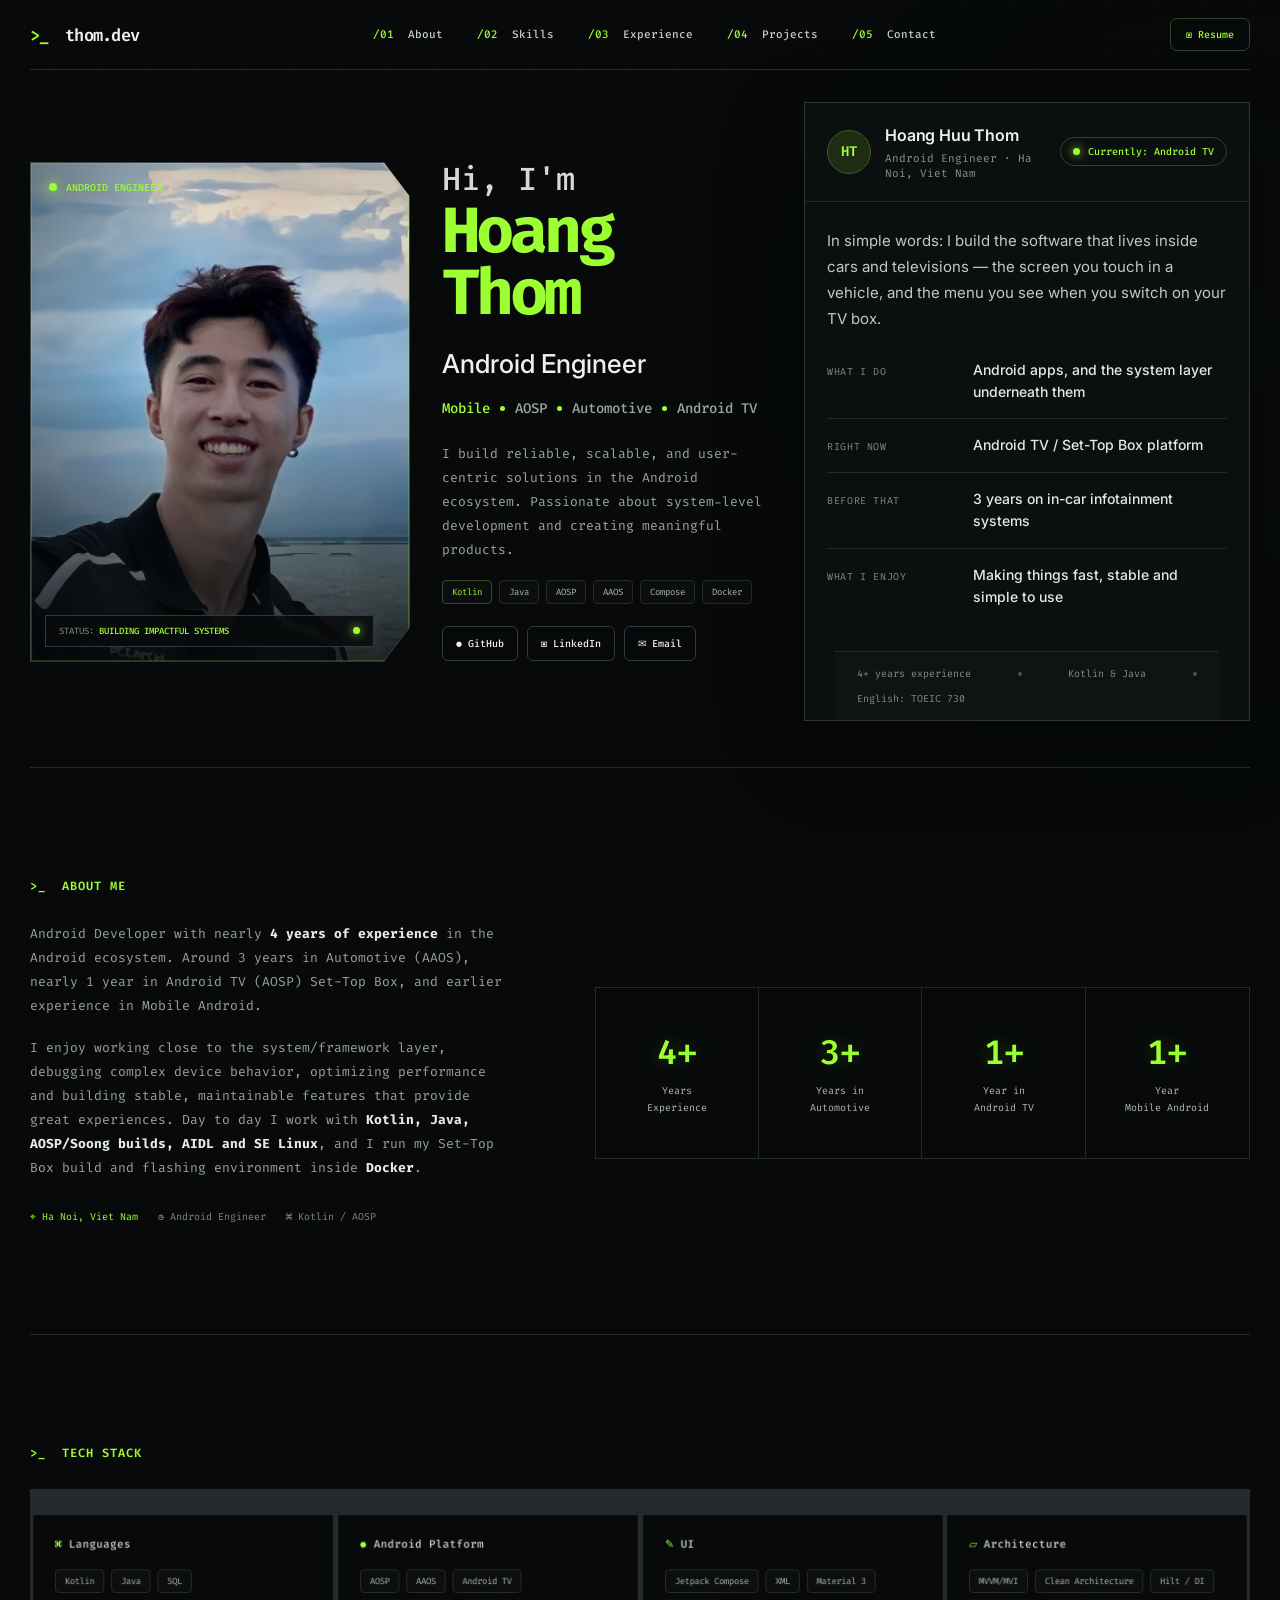
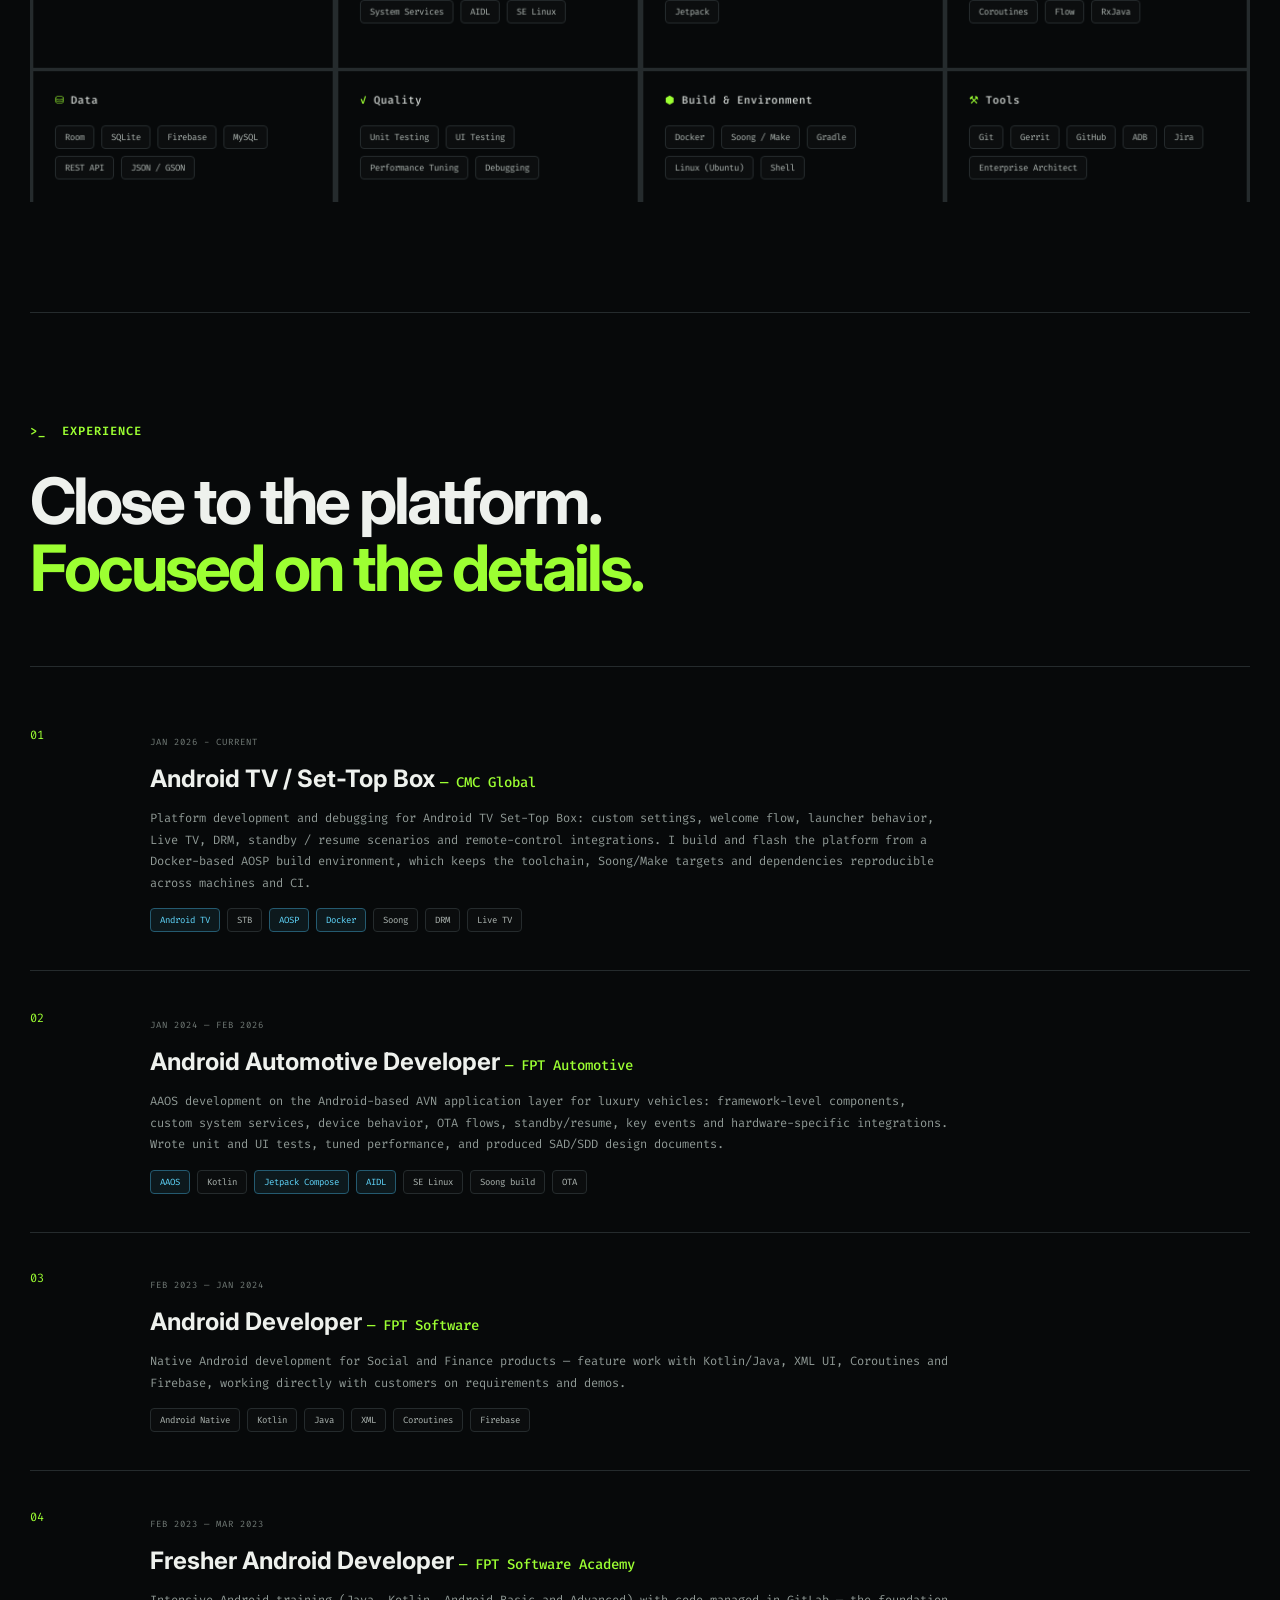
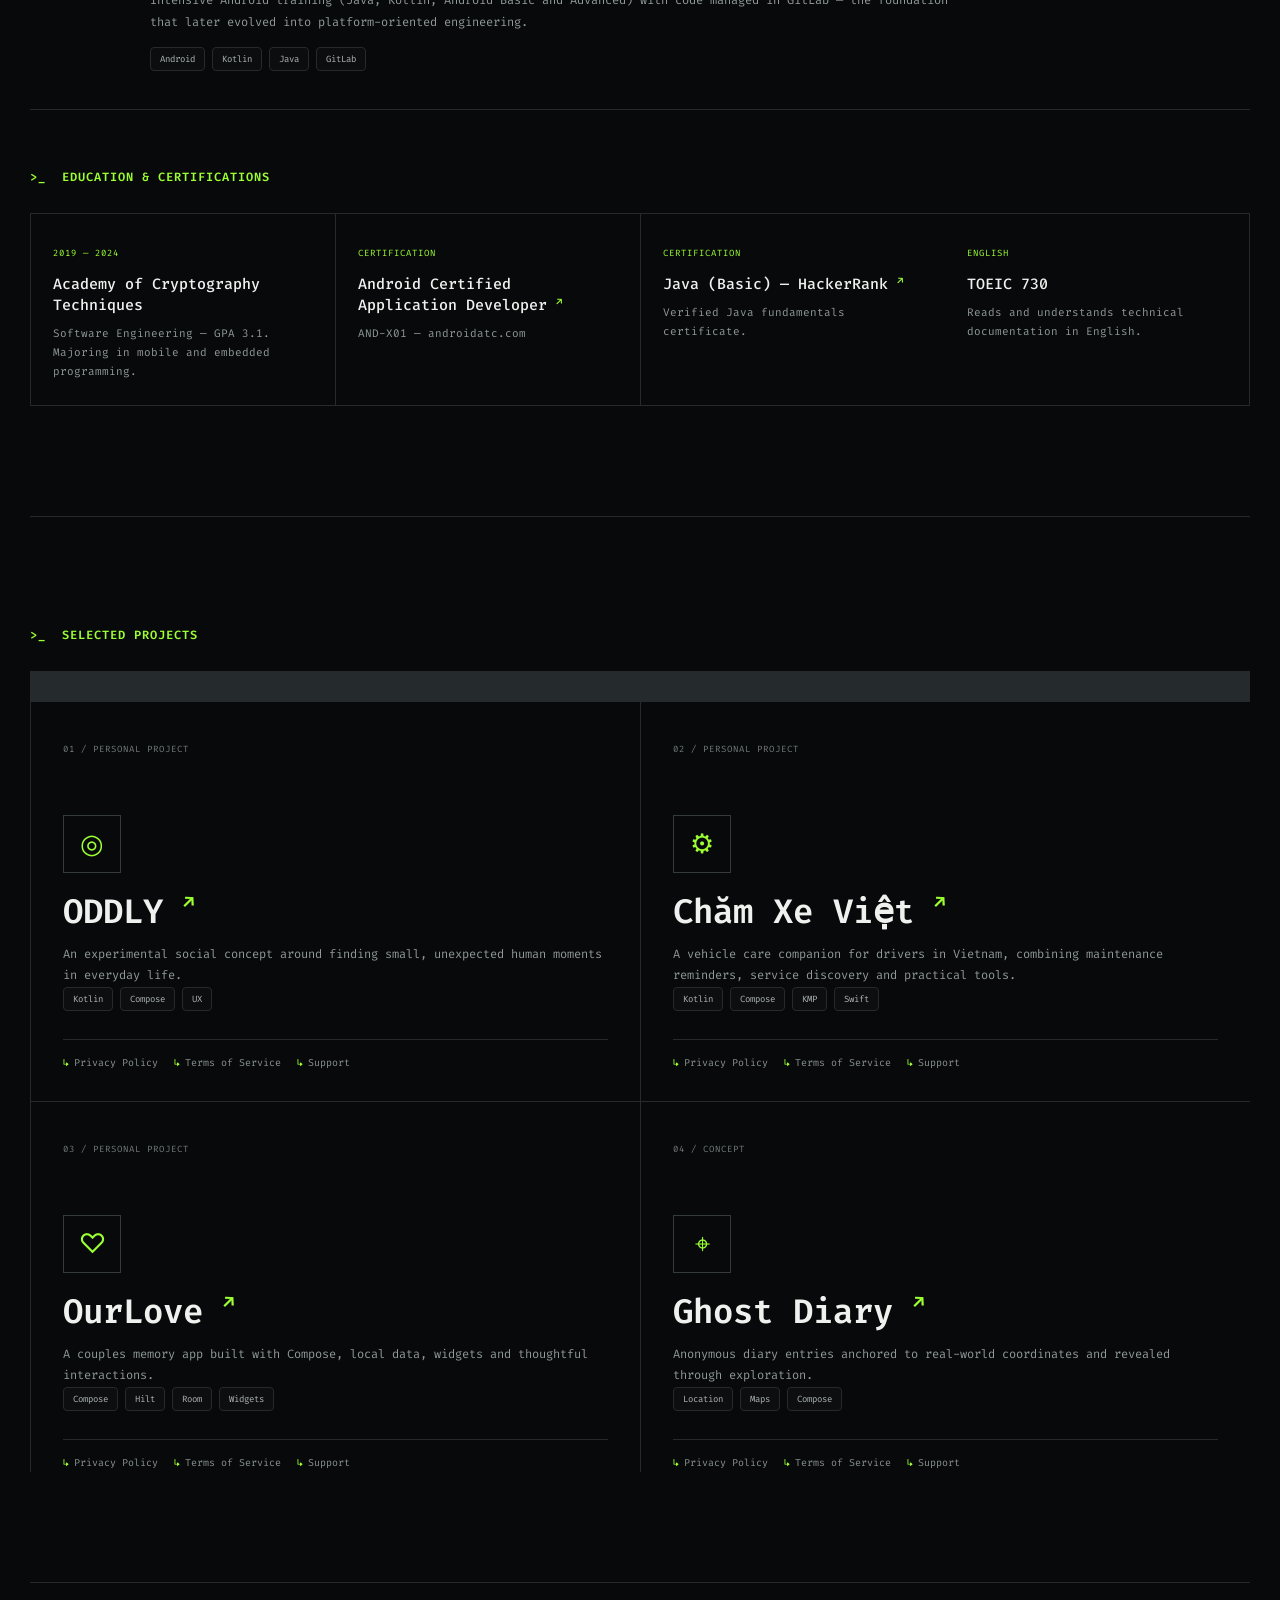
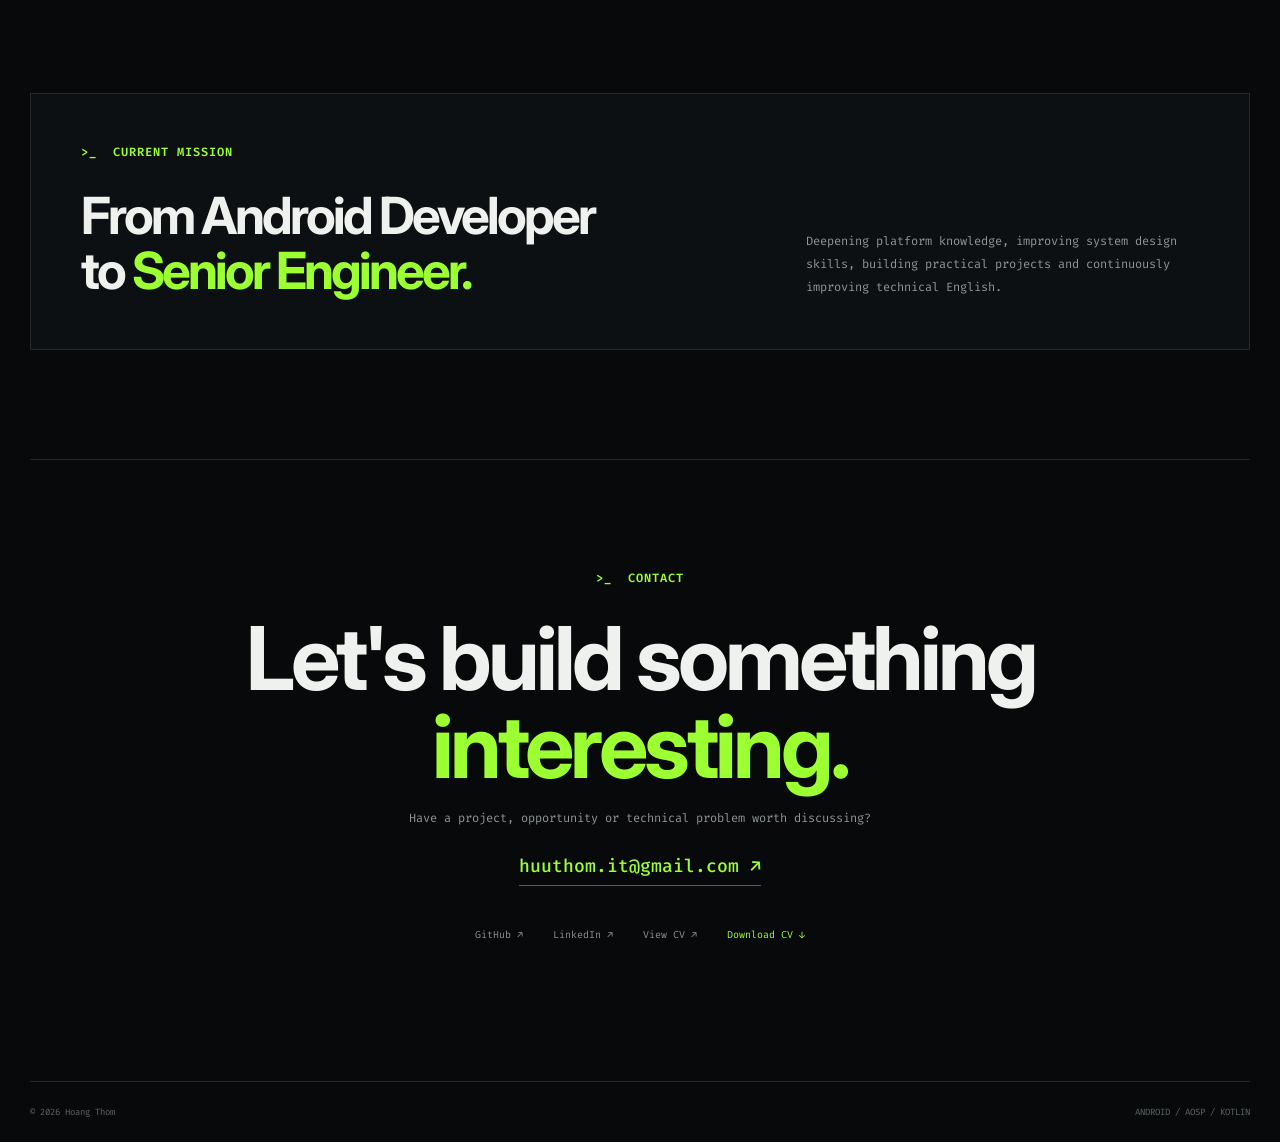
==== index.html @ 73b3d3ac "Update skills information" ====
<!DOCTYPE html>
<html lang="en">
<head>
  <meta charset="UTF-8" />
  <meta name="viewport" content="width=device-width, initial-scale=1.0" />
  <meta name="description" content="Hoang Huu Thom — Android Developer specializing in AOSP, Android Automotive, Android TV / Set-Top Box and Kotlin." />
  <title>Hoang Thom — Android Engineer</title>
  <script>document.documentElement.classList.add('js');</script>
  <link rel="preconnect" href="https://fonts.googleapis.com">
  <link rel="preconnect" href="https://fonts.gstatic.com" crossorigin>
  <link href="https://fonts.googleapis.com/css2?family=Fira+Code:wght@400;500;600&family=Inter:wght@400;500;600;700;800&display=swap" rel="stylesheet">
  <link rel="stylesheet" href="style.css" />
</head>

<body>
  <div class="grid-bg"></div>
  <div class="scroll-progress"></div>

  <header class="navbar">
    <a class="logo" href="#home"><span>&gt;_</span> thom.dev</a>

    <nav>
      <a href="#about"><b>/01</b> About</a>
      <a href="#skills"><b>/02</b> Skills</a>
      <a href="#experience"><b>/03</b> Experience</a>
      <a href="#projects"><b>/04</b> Projects</a>
      <a href="#contact"><b>/05</b> Contact</a>
    </nav>

    <a class="resume-btn" href="CV_HoangHuuThom.pdf" target="_blank" rel="noopener">▣ Resume</a>
  </header>

  <main>
    <!-- HERO -->
    <section id="home" class="hero">
      <div class="hero-photo-card">
        <div class="photo-status"><span></span> ANDROID ENGINEER</div>

        <div class="photo-wrap">
          <img src="profile.jpg" alt="Portrait of Hoang Thom" />
          <div class="photo-gradient"></div>
        </div>

        <div class="photo-caption">
          <span>STATUS: <strong>BUILDING IMPACTFUL SYSTEMS</strong></span>
          <i></i>
        </div>
      </div>

      <div class="hero-intro">
        <p class="hero-greeting">Hi, I'm</p>
        <h1>Hoang Thom</h1>
        <h2>Android Engineer</h2>

        <div class="focus-line">
          <span>Mobile</span><i></i>
          <span>AOSP</span><i></i>
          <span>Automotive</span><i></i>
          <span>Android TV</span>
        </div>

        <p class="hero-copy">
          I build reliable, scalable, and user-centric solutions in the Android
          ecosystem. Passionate about system-level development and creating
          meaningful products.
        </p>

        <div class="hero-tags">
          <span>Kotlin</span>
          <span>Java</span>
          <span>AOSP</span>
          <span>AAOS</span>
          <span>Compose</span>
          <span>Docker</span>
        </div>

        <div class="hero-links">
          <a href="https://github.com/lil-dua" target="_blank" rel="noopener">● GitHub</a>
          <a href="https://www.linkedin.com/in/ryanhoang21/" target="_blank" rel="noopener">▣ LinkedIn</a>
          <a href="mailto:huuthom.it@gmail.com">✉ Email</a>
        </div>
      </div>

      <div class="intro-panel">
        <article class="intro-card">
          <header class="intro-head">
            <span class="intro-avatar">HT</span>
            <div class="intro-id">
              <strong>Hoang Huu Thom</strong>
              <small>Android Engineer · Ha Noi, Viet Nam</small>
            </div>
            <span class="intro-badge"><i></i> Currently: Android TV</span>
          </header>

          <div class="intro-body">
            <p class="intro-lead">
              In simple words: I build the software that lives inside cars and
              televisions — the screen you touch in a vehicle, and the menu you
              see when you switch on your TV box.
            </p>

            <ul class="intro-facts">
              <li>
                <span>What I do</span>
                <strong>Android apps, and the system layer underneath them</strong>
              </li>
              <li>
                <span>Right now</span>
                <strong>Android TV / Set-Top Box platform</strong>
              </li>
              <li>
                <span>Before that</span>
                <strong>3 years on in-car infotainment systems</strong>
              </li>
              <li>
                <span>What I enjoy</span>
                <strong>Making things fast, stable and simple to use</strong>
              </li>
            </ul>
          </div>

          <footer class="intro-foot">
            <span>4+ years experience</span><i></i>
            <span>Kotlin &amp; Java</span><i></i>
            <span>English: TOEIC 730</span>
          </footer>
        </article>
      </div>
    </section>

    <!-- ABOUT -->
    <section id="about" class="section about">
      <div class="section-title reveal">
        <span>&gt;_</span> ABOUT ME
      </div>

      <div class="about-grid">
        <div class="about-copy reveal">
          <p>
            Android Developer with nearly <strong>4 years of experience</strong>
            in the Android ecosystem. Around 3 years in Automotive (AAOS),
            nearly 1 year in Android TV (AOSP) Set-Top Box, and earlier
            experience in Mobile Android.
          </p>
          <p>
            I enjoy working close to the system/framework layer, debugging
            complex device behavior, optimizing performance and building
            stable, maintainable features that provide great experiences.
            Day to day I work with <strong>Kotlin, Java, AOSP/Soong builds,
            AIDL and SE Linux</strong>, and I run my Set-Top Box build and
            flashing environment inside <strong>Docker</strong>.
          </p>

          <div class="about-meta">
            <span>⌖ Ha Noi, Viet Nam</span>
            <span>◷ Android Engineer</span>
            <span>⌘ Kotlin / AOSP</span>
          </div>
        </div>

        <div class="stats-grid reveal reveal-scale">
          <div class="stat"><strong>4+</strong><span>Years<br>Experience</span></div>
          <div class="stat"><strong>3+</strong><span>Years in<br>Automotive</span></div>
          <div class="stat"><strong>1+</strong><span>Year in<br>Android TV</span></div>
          <div class="stat"><strong>1+</strong><span>Year<br>Mobile Android</span></div>
        </div>
      </div>
    </section>

    <!-- SKILLS -->
    <section id="skills" class="section">
      <div class="section-title reveal"><span>&gt;_</span> TECH STACK</div>

      <div class="stack-grid stagger">
        <div class="stack-card reveal">
          <h3>⌘ Languages</h3>
          <div class="tags"><span>Kotlin</span><span>Java</span><span>SQL</span></div>
        </div>

        <div class="stack-card reveal">
          <h3>● Android Platform</h3>
          <div class="tags"><span>AOSP</span><span>AAOS</span><span>Android TV</span><span>System Services</span><span>AIDL</span><span>SE Linux</span></div>
        </div>

        <div class="stack-card reveal">
          <h3>✎ UI</h3>
          <div class="tags"><span>Jetpack Compose</span><span>XML</span><span>Material 3</span><span>Jetpack</span></div>
        </div>

        <div class="stack-card reveal">
          <h3>▱ Architecture</h3>
          <div class="tags"><span>MVVM/MVI</span><span>Clean Architecture</span><span>Hilt / DI</span><span>Coroutines</span><span>Flow</span><span>RxJava</span></div>
        </div>

        <div class="stack-card reveal">
          <h3>⛁ Data</h3>
          <div class="tags"><span>Room</span><span>SQLite</span><span>Firebase</span><span>MySQL</span><span>REST API</span><span>JSON / GSON</span></div>
        </div>

        <div class="stack-card reveal">
          <h3>✓ Quality</h3>
          <div class="tags"><span>Unit Testing</span><span>UI Testing</span><span>Performance Tuning</span><span>Debugging</span></div>
        </div>

        <div class="stack-card reveal">
          <h3>⬢ Build &amp; Environment</h3>
          <div class="tags"><span>Docker</span><span>Soong / Make</span><span>Gradle</span><span>Linux (Ubuntu)</span><span>Shell</span></div>
        </div>

        <div class="stack-card reveal">
          <h3>⚒ Tools</h3>
          <div class="tags"><span>Git</span><span>Gerrit</span><span>GitHub</span><span>ADB</span><span>Jira</span><span>Enterprise Architect</span></div>
        </div>
      </div>
    </section>

    <!-- EXPERIENCE -->
    <section id="experience" class="section experience">
      <div class="section-title reveal"><span>&gt;_</span> EXPERIENCE</div>
      <h2 class="reveal">Close to the platform.<br><span>Focused on the details.</span></h2>

      <div class="timeline">
        <article class="reveal">
          <div class="timeline-index">01</div>
          <div>
            <small>JAN 2026 - CURRENT</small>
            <h3>Android TV / Set-Top Box <span class="company">— CMC Global</span></h3>
            <p>
              Platform development and debugging for Android TV Set-Top Box:
              custom settings, welcome flow, launcher behavior, Live TV, DRM,
              standby / resume scenarios and remote-control integrations.
              I build and flash the platform from a Docker-based
              AOSP build environment, which keeps the toolchain, Soong/Make
              targets and dependencies reproducible across machines and CI.
            </p>
            <div class="tags"><span class="tag-hl">Android TV</span><span>STB</span><span class="tag-hl">AOSP</span><span class="tag-hl">Docker</span><span>Soong</span><span>DRM</span><span>Live TV</span></div>
          </div>
        </article>

        <article class="reveal">
          <div class="timeline-index">02</div>
          <div>
            <small>JAN 2024 — FEB 2026</small>
            <h3>Android Automotive Developer <span class="company">— FPT Automotive</span></h3>
            <p>
              AAOS development on the Android-based AVN application
              layer for luxury vehicles: framework-level components, custom
              system services, device behavior, OTA flows, standby/resume,
              key events and hardware-specific integrations. Wrote unit and UI
              tests, tuned performance, and produced SAD/SDD design documents.
            </p>
            <div class="tags"><span class="tag-hl">AAOS</span><span>Kotlin</span><span class="tag-hl">Jetpack Compose</span><span class="tag-hl">AIDL</span><span>SE Linux</span><span>Soong build</span><span>OTA</span></div>
          </div>
        </article>

        <article class="reveal">
          <div class="timeline-index">03</div>
          <div>
            <small>FEB 2023 — JAN 2024</small>
            <h3>Android Developer <span class="company">— FPT Software</span></h3>
            <p>
              Native Android development for Social and Finance products —
              feature work with Kotlin/Java, XML UI, Coroutines and Firebase,
              working directly with customers on requirements and demos.
            </p>
            <div class="tags"><span>Android Native</span><span>Kotlin</span><span>Java</span><span>XML</span><span>Coroutines</span><span>Firebase</span></div>
          </div>
        </article>

        <article class="reveal">
          <div class="timeline-index">04</div>
          <div>
            <small>FEB 2023 — MAR 2023</small>
            <h3>Fresher Android Developer <span class="company">— FPT Software Academy</span></h3>
            <p>
              Intensive Android training (Java, Kotlin, Android Basic and
              Advanced) with code managed in GitLab — the foundation that later
              evolved into platform-oriented engineering.
            </p>
            <div class="tags"><span>Android</span><span>Kotlin</span><span>Java</span><span>GitLab</span></div>
          </div>
        </article>
      </div>

      <!-- EDUCATION & CERTIFICATIONS -->
      <div class="section-title sub-title reveal"><span>&gt;_</span> EDUCATION &amp; CERTIFICATIONS</div>

      <div class="credentials stagger">
        <article class="credential reveal">
          <small>2019 — 2024</small>
          <h3>Academy of Cryptography Techniques</h3>
          <p>Software Engineering — GPA 3.1. Majoring in mobile and embedded programming.</p>
        </article>

        <article class="credential reveal">
          <small>CERTIFICATION</small>
          <h3><a href="https://androidatc.com/_transcript.php?action=public&u=mNbj2Nre1pKbpHGXzs%2FN3p3M058%3D">Android Certified Application Developer <span aria-hidden="true">↗</span></a></h3>
          <p>AND-X01 — androidatc.com</p>
        </article>

        <article class="credential reveal">
          <small>CERTIFICATION</small>
          <h3><a href="https://www.hackerrank.com/certificates/5ca6325305a4">Java (Basic) — HackerRank <span aria-hidden="true">↗</span></a></h3>
          <p>Verified Java fundamentals certificate.</p>
        </article>

        <article class="credential reveal">
          <small>ENGLISH</small>
          <h3>TOEIC 730</h3>
          <p>Reads and understands technical documentation in English.</p>
        </article>
      </div>
    </section>

    <!-- PROJECTS -->
    <section id="projects" class="section">
      <div class="section-title reveal"><span>&gt;_</span> SELECTED PROJECTS</div>

      <div class="projects-grid stagger">
        <article class="project reveal">
          <small>01 / PERSONAL PROJECT</small>
          <div class="project-symbol">◎</div>
          <h3><a href="/oddly">ODDLY <span aria-hidden="true">↗</span></a></h3>
          <p>
            An experimental social concept around finding small, unexpected
            human moments in everyday life.
          </p>
          <div class="tags"><span>Kotlin</span><span>Compose</span><span>UX</span></div>
          <nav class="project-links" aria-label="ODDLY links">
            <a href="projects/oddly/privacy/privacy-policy.html">Privacy Policy</a>
            <a href="/terms-of-service">Terms of Service</a>
            <a href="/support">Support</a>
          </nav>
        </article>

        <article class="project reveal">
          <small>02 / PERSONAL PROJECT</small>
          <div class="project-symbol">⚙</div>
          <h3><a href="/cham-xe-viet">Chăm Xe Việt <span aria-hidden="true">↗</span></a></h3>
          <p>
            A vehicle care companion for drivers in Vietnam, combining
            maintenance reminders, service discovery and practical tools.
          </p>
          <div class="tags"><span>Kotlin</span><span>Compose</span><span>KMP</span><span>Swift</span></div>
          <nav class="project-links" aria-label="Chăm Xe Việt links">
            <a href="/privacy-policy">Privacy Policy</a>
            <a href="/terms-of-service">Terms of Service</a>
            <a href="/support">Support</a>
          </nav>
        </article>

        <article class="project reveal">
          <small>03 / PERSONAL PROJECT</small>
          <div class="project-symbol">♡</div>
          <h3><a href="/ourlove">OurLove <span aria-hidden="true">↗</span></a></h3>
          <p>A couples memory app built with Compose, local data, widgets and thoughtful interactions.</p>
          <div class="tags"><span>Compose</span><span>Hilt</span><span>Room</span><span>Widgets</span></div>
          <nav class="project-links" aria-label="OurLove links">
            <a href="/privacy-policy">Privacy Policy</a>
            <a href="/terms-of-service">Terms of Service</a>
            <a href="/support">Support</a>
          </nav>
        </article>

        <article class="project reveal">
          <small>04 / CONCEPT</small>
          <div class="project-symbol">⌖</div>
          <h3><a href="/ghost-diary">Ghost Diary <span aria-hidden="true">↗</span></a></h3>
          <p>Anonymous diary entries anchored to real-world coordinates and revealed through exploration.</p>
          <div class="tags"><span>Location</span><span>Maps</span><span>Compose</span></div>
          <nav class="project-links" aria-label="Ghost Diary links">
            <a href="/privacy-policy">Privacy Policy</a>
            <a href="/terms-of-service">Terms of Service</a>
            <a href="/support">Support</a>
          </nav>
        </article>
      </div>
    </section>

    <!-- MISSION -->
    <section class="section mission">
      <div class="mission-box reveal">
        <div>
          <div class="section-title"><span>&gt;_</span> CURRENT MISSION</div>
          <h2>From Android Developer<br>to <span>Senior Engineer.</span></h2>
        </div>
        <p>
          Deepening platform knowledge, improving system design skills,
          building practical projects and continuously improving technical English.
        </p>
      </div>
    </section>

    <!-- CONTACT -->
    <section id="contact" class="section contact">
      <div class="section-title reveal"><span>&gt;_</span> CONTACT</div>
      <h2 class="reveal">Let's build something<br><span>interesting.</span></h2>
      <p class="reveal">Have a project, opportunity or technical problem worth discussing?</p>
      <a class="email reveal" href="mailto:huuthom.it@gmail.com">huuthom.it@gmail.com ↗</a>

      <div class="contact-links reveal">
        <a href="https://github.com/lil-dua" target="_blank" rel="noopener">GitHub ↗</a>
        <a href="https://www.linkedin.com/in/ryanhoang21/" target="_blank" rel="noopener">LinkedIn ↗</a>
        <a href="CV_HoangHuuThom.pdf" target="_blank" rel="noopener">View CV ↗</a>
        <a class="link-download" href="CV_HoangHuuThom.pdf" download>Download CV ↓</a>
      </div>
    </section>
  </main>

  <footer>
    <span>© 2026 Hoang Thom</span>
    <span>ANDROID / AOSP / KOTLIN</span>
  </footer>

  <script>
    (function () {
      var reduced = window.matchMedia('(prefers-reduced-motion: reduce)').matches;
      var items = document.querySelectorAll('.reveal');

      // stagger children inside containers marked .stagger
      document.querySelectorAll('.stagger').forEach(function (group) {
        var i = 0;
        Array.prototype.forEach.call(group.children, function (child) {
          if (child.classList.contains('reveal')) {
            child.style.setProperty('--d', (i * 90) + 'ms');
            i++;
          }
        });
      });

      if (reduced || !('IntersectionObserver' in window)) {
        items.forEach(function (el) { el.classList.add('is-visible'); });
      } else {
        var io = new IntersectionObserver(function (entries) {
          entries.forEach(function (entry) {
            if (entry.isIntersecting) {
              entry.target.classList.add('is-visible');
              io.unobserve(entry.target);
            }
          });
        }, { threshold: 0.12, rootMargin: '0px 0px -8% 0px' });
        items.forEach(function (el) { io.observe(el); });
      }

      // scroll progress bar + navbar state
      var bar = document.querySelector('.scroll-progress');
      var navbar = document.querySelector('.navbar');
      var links = document.querySelectorAll('nav a[href^="#"]');
      var sections = Array.prototype.map.call(links, function (a) {
        return document.querySelector(a.getAttribute('href'));
      });
      var ticking = false;

      function onScroll() {
        var max = document.documentElement.scrollHeight - window.innerHeight;
        var y = window.scrollY;
        if (bar) bar.style.transform = 'scaleX(' + (max > 0 ? y / max : 0) + ')';
        if (navbar) navbar.classList.toggle('is-scrolled', y > 24);

        var current = -1;
        sections.forEach(function (sec, i) {
          if (sec && sec.getBoundingClientRect().top <= window.innerHeight * 0.35) current = i;
        });
        links.forEach(function (a, i) { a.classList.toggle('is-active', i === current); });
        ticking = false;
      }

      window.addEventListener('scroll', function () {
        if (!ticking) { ticking = true; window.requestAnimationFrame(onScroll); }
      }, { passive: true });
      onScroll();
    })();
  </script>
</body>
</html>
---- style.css ----
:root {
  --bg: #07090a;
  --panel: #0d1012;
  --panel-2: #111417;
  --line: #252b2d;
  --line-light: #343b3e;
  --text: #eef1ed;
  --muted: #8f9995;
  --green: #9cff32;
  --green-soft: rgba(156,255,50,.12);
  --cyan: #61d9ff;
  --purple: #bb9cff;
  --sans: "Inter", sans-serif;
  --mono: "Fira Code", monospace;
  --max: 1440px;
}

* { box-sizing: border-box; margin: 0; padding: 0; }
html { scroll-behavior: smooth; }
body {
  background: var(--bg);
  color: var(--text);
  font-family: var(--sans);
  line-height: 1.6;
  overflow-x: hidden;
}
body::after {
  content: "";
  position: fixed;
  width: 480px;
  height: 480px;
  right: -180px;
  top: 100px;
  border-radius: 50%;
  background: var(--green);
  filter: blur(190px);
  opacity: .035;
  pointer-events: none;
  z-index: -1;
}
a { color: inherit; text-decoration: none; }
button { font: inherit; }

.grid-bg {
  position: fixed;
  inset: 0;
  z-index: -2;
  opacity: .36;
  background-image:
    linear-gradient(rgba(255,255,255,.026) 1px, transparent 1px),
    linear-gradient(90deg, rgba(255,255,255,.026) 1px, transparent 1px);
  background-size: 48px 48px;
  mask-image: linear-gradient(to bottom, black 0%, rgba(0,0,0,.7) 55%, transparent 100%);
}

.scroll-progress {
  position: fixed;
  top: 0; left: 0;
  width: 100%;
  height: 2px;
  background: var(--green);
  box-shadow: 0 0 14px rgba(156,255,50,.5);
  transform: scaleX(0);
  transform-origin: 0 50%;
  z-index: 60;
  pointer-events: none;
}

.navbar {
  position: sticky;
  top: 0;
  z-index: 50;
  height: 70px;
  width: min(calc(100% - 60px), var(--max));
  margin: auto;
  display: flex;
  align-items: center;
  justify-content: space-between;
  border-bottom: 1px solid var(--line);
}
.navbar::before {
  content: "";
  position: absolute;
  inset: 0 -50vw;
  background: rgba(7,9,10,.78);
  backdrop-filter: blur(12px);
  -webkit-backdrop-filter: blur(12px);
  opacity: 0;
  transition: opacity .3s;
  z-index: -1;
}
.navbar.is-scrolled::before { opacity: 1; }
.logo { font: 600 17px var(--mono); letter-spacing: -.7px; }
.logo span { color: var(--green); margin-right: 7px; }
nav { display: flex; gap: 34px; }
nav a {
  color: #c6cbc8;
  font: 500 11px var(--mono);
  transition: .2s;
}
nav a b { color: var(--green); font-weight: 500; margin-right: 7px; }
nav a:hover, nav a.is-active { color: var(--green); }
nav a.is-active b { color: var(--text); }
.resume-btn {
  padding: 9px 15px;
  border: 1px solid #33422b;
  border-radius: 7px;
  color: var(--green);
  font: 500 10px var(--mono);
  transition: background .2s, border-color .2s;
}
.resume-btn:hover {
  background: var(--green-soft);
  border-color: #46622e;
}

.hero {
  width: min(calc(100% - 60px), var(--max));
  min-height: 650px;
  margin: auto;
  padding: 32px 0 46px;
  display: grid;
  grid-template-columns: 380px 1fr 1.35fr;
  gap: 32px;
  align-items: center;
}

.hero-photo-card {
  height: 500px;
  position: relative;
  border: 1px solid #3b4446;
  background: var(--panel);
  overflow: hidden;
  clip-path: polygon(0 0, 93% 0, 100% 7%, 100% 93%, 93% 100%, 0 100%);
}
.hero-photo-card::before {
  content: "";
  position: absolute;
  inset: 0;
  border: 1px solid rgba(156,255,50,.2);
  z-index: 3;
  pointer-events: none;
}
.photo-status {
  position: absolute;
  z-index: 4;
  top: 18px;
  left: 18px;
  font: 500 10px var(--mono);
  color: var(--green);
  display: flex;
  align-items: center;
  gap: 9px;
}
.photo-status span {
  width: 8px;
  height: 8px;
  background: var(--green);
  border-radius: 50%;
  box-shadow: 0 0 12px var(--green);
}
.photo-wrap {
  position: absolute;
  inset: 0;
  background: #151a1b;
}
.photo-wrap::after {
  content: "";
  position: absolute;
  inset: 0;
  background:
    linear-gradient(180deg, rgba(5,8,9,.15) 0%, transparent 42%, rgba(5,8,9,.88) 100%),
    linear-gradient(90deg, rgba(5,8,9,.3), transparent 40%, rgba(5,8,9,.08));
  z-index: 2;
}
.photo-wrap img {
  width: 100%;
  height: 100%;
  object-fit: cover;
  object-position: 53% 39%;
  filter: saturate(.86) contrast(1.04);
  transform: scale(1.06);
}
.photo-caption {
  position: absolute;
  z-index: 4;
  bottom: 14px;
  left: 14px;
  right: 35px;
  padding: 9px 13px;
  background: rgba(8,11,12,.88);
  border: 1px solid #30383a;
  display: flex;
  align-items: center;
  justify-content: space-between;
  font: 9px var(--mono);
  color: #89918d;
}
.photo-caption strong { color: var(--green); font-weight: 500; }
.photo-caption i {
  width: 7px;
  height: 7px;
  background: var(--green);
  border-radius: 50%;
  box-shadow: 0 0 10px var(--green);
}

.hero-intro { padding: 20px 0; }
.hero-greeting {
  font: 500 32px var(--mono);
  color: #d6d9d6;
  line-height: 1;
  margin-bottom: 5px;
}
.hero-intro h1 {
  color: var(--green);
  font: 700 clamp(52px, 5vw, 78px)/.98 var(--mono);
  letter-spacing: -4px;
  margin-bottom: 18px;
}
.hero-intro h2 {
  font-size: 26px;
  font-weight: 500;
  margin-bottom: 14px;
}
.focus-line {
  display: flex;
  align-items: center;
  gap: 10px;
  color: #9ca5a1;
  font: 500 14px var(--mono);
}
.focus-line span:first-child { color: var(--green); }
.focus-line i {
  width: 5px; height: 5px; border-radius: 50%;
  background: var(--green);
}
.hero-copy {
  color: #9da6a2;
  font: 13px/1.85 var(--mono);
  max-width: 480px;
  margin: 24px 0 18px;
}
.hero-tags, .tags {
  display: flex;
  flex-wrap: wrap;
  gap: 7px;
}
.hero-tags span, .tags span {
  padding: 5px 9px;
  border: 1px solid var(--line);
  background: rgba(255,255,255,.018);
  border-radius: 4px;
  color: #aeb6b2;
  font: 9px var(--mono);
}
.hero-tags span:first-child { color: var(--green); border-color: #344c26; }
.tags .tag-hl,
.hero-tags .tag-hl {
  color: var(--cyan);
  border-color: #245a70;
  background: rgba(97,217,255,.08);
}
.hero-links {
  display: flex;
  gap: 9px;
  margin-top: 22px;
}
.hero-links a {
  border: 1px solid var(--line-light);
  padding: 10px 13px;
  border-radius: 6px;
  font: 500 10px var(--mono);
  transition: .2s;
}
.hero-links a:hover {
  color: var(--green);
  border-color: #46622e;
  background: var(--green-soft);
}

.intro-panel { min-width: 0; }
.intro-card {
  border: 1px solid #303638;
  background: rgba(13,16,18,.94);
  box-shadow: 0 25px 80px rgba(0,0,0,.28);
}

.intro-head {
  display: flex;
  align-items: center;
  gap: 14px;
  padding: 20px 22px;
  border-bottom: 1px solid var(--line);
}
.intro-avatar {
  flex: none;
  width: 44px;
  height: 44px;
  display: grid;
  place-items: center;
  border: 1px solid #3d5a2a;
  border-radius: 50%;
  background: var(--green-soft);
  color: var(--green);
  font: 600 14px var(--mono);
  letter-spacing: .5px;
}
.intro-id { min-width: 0; }
.intro-id strong {
  display: block;
  font-size: 16px;
  font-weight: 600;
  letter-spacing: -.2px;
}
.intro-id small {
  display: block;
  color: #8a938f;
  font: 11px var(--mono);
  margin-top: 2px;
}
.intro-badge {
  margin-left: auto;
  flex: none;
  display: flex;
  align-items: center;
  gap: 8px;
  padding: 7px 12px;
  border: 1px solid #33422b;
  border-radius: 999px;
  color: var(--green);
  font: 500 10px var(--mono);
  white-space: nowrap;
}
.intro-badge i {
  width: 7px;
  height: 7px;
  border-radius: 50%;
  background: var(--green);
  box-shadow: 0 0 10px var(--green);
}

.intro-body { padding: 26px 22px 6px; }
.intro-lead {
  color: #c3cac6;
  font-size: 15px;
  line-height: 1.75;
  max-width: 560px;
  margin-bottom: 26px;
}

.intro-facts { list-style: none; }
.intro-facts li {
  display: grid;
  grid-template-columns: 128px 1fr;
  gap: 18px;
  align-items: baseline;
  padding: 15px 0;
  border-top: 1px solid var(--line);
}
.intro-facts li:first-child { border-top: 0; padding-top: 0; }
.intro-facts span {
  color: #7f8884;
  font: 10px var(--mono);
  letter-spacing: .6px;
  text-transform: uppercase;
}
.intro-facts strong {
  color: #e4e9e5;
  font-size: 14px;
  font-weight: 500;
  line-height: 1.6;
}

.intro-foot {
  display: flex;
  flex-wrap: wrap;
  align-items: center;
  gap: 12px;
  margin-top: 22px;
  padding: 15px 22px;
  border-top: 1px solid var(--line);
  background: rgba(255,255,255,.014);
  color: #838c88;
  font: 10px var(--mono);
}
.intro-foot i {
  width: 4px;
  height: 4px;
  border-radius: 50%;
  background: #4a5350;
}

.section {
  width: min(calc(100% - 60px), var(--max));
  margin: auto;
  padding: 110px 0;
  border-top: 1px solid var(--line);
}
.section-title {
  color: var(--green);
  font: 600 12px var(--mono);
  letter-spacing: 1px;
  margin-bottom: 28px;
}
.section-title span { margin-right: 8px; }
.about-grid {
  display: grid;
  grid-template-columns: 1fr 1.35fr;
  gap: 80px;
  align-items: center;
}
.about-copy p {
  color: #9ba39f;
  font: 13px/1.85 var(--mono);
  margin-bottom: 18px;
  max-width: 650px;
}
.about-copy strong { color: #e8ece9; }
.about-meta {
  display: flex;
  flex-wrap: wrap;
  gap: 20px;
  margin-top: 30px;
  color: #7f8884;
  font: 10px var(--mono);
}
.about-meta span:first-child { color: var(--green); }
.stats-grid {
  display: grid;
  grid-template-columns: repeat(4,1fr);
  border: 1px solid var(--line);
}
.stat {
  min-height: 170px;
  padding: 28px 20px;
  border-right: 1px solid var(--line);
  display: flex;
  flex-direction: column;
  justify-content: center;
  align-items: center;
  text-align: center;
}
.stat:last-child { border-right: 0; }
.stat strong {
  color: var(--green);
  font: 600 34px var(--mono);
  text-shadow: 0 0 20px rgba(156,255,50,.25);
}
.stat span {
  color: #b1b8b4;
  font: 10px/1.7 var(--mono);
  margin-top: 7px;
}

.stack-grid {
  display: grid;
  grid-template-columns: repeat(4, 1fr);
  gap: 1px;
  background: var(--line);
  border: 1px solid var(--line);
}
.stack-card {
  min-height: 155px;
  padding: 22px;
  background: var(--bg);
  transition: background .25s;
}
.stack-card:hover { background: var(--panel); }
.stack-card h3 {
  color: #d0d5d2;
  font: 500 11px var(--mono);
  margin-bottom: 18px;
}
.stack-card h3:first-letter { color: var(--green); }

.experience h2 {
  font-size: clamp(40px, 5vw, 68px);
  line-height: 1.05;
  letter-spacing: -3px;
  margin-bottom: 65px;
}
.experience h2 span { color: var(--green); }
.timeline { border-top: 1px solid var(--line); }
.timeline article {
  display: grid;
  grid-template-columns: 90px 1fr;
  gap: 30px;
  padding: 38px 0;
  border-bottom: 1px solid var(--line);
}
.timeline-index {
  color: var(--green);
  font: 12px var(--mono);
}
.timeline small {
  color: #727b77;
  font: 9px var(--mono);
  letter-spacing: 1px;
}
.timeline h3 {
  font-size: 24px;
  margin: 7px 0 10px;
}
.timeline p {
  color: #8f9995;
  font: 12px/1.8 var(--mono);
  max-width: 800px;
  margin-bottom: 14px;
}
.timeline p strong { color: #dfe4e0; font-weight: 500; }
.timeline h3 .company {
  color: var(--green);
  font: 500 14px var(--mono);
  white-space: nowrap;
}
.timeline article { transition: background .25s; }
.timeline article:hover { background: rgba(255,255,255,.014); }

.sub-title { margin-top: 80px; }
.credentials {
  display: grid;
  grid-template-columns: repeat(4, 1fr);
  gap: 1px;
  background: var(--line);
  border: 1px solid var(--line);
}
.credential {
  padding: 24px 22px;
  background: var(--bg);
  min-height: 160px;
  transition: background .25s;
}
.credential:hover { background: var(--panel); }
.credential small {
  color: var(--green);
  font: 9px var(--mono);
  letter-spacing: 1px;
}
.credential h3 {
  font: 500 15px/1.4 var(--mono);
  margin: 10px 0 8px;
}
.credential h3 a { transition: color .2s; }
.credential h3 a:hover { color: var(--green); }
.credential h3 a span {
  color: var(--green);
  font-size: .7em;
  vertical-align: top;
}
.credential p {
  color: #8f9995;
  font: 11px/1.75 var(--mono);
}

.projects-grid {
  display: grid;
  grid-template-columns: repeat(2, 1fr);
  gap: 1px;
  background: var(--line);
  border: 1px solid var(--line);
}
.project {
  min-height: 310px;
  padding: 32px;
  background: var(--bg);
  transition: .25s;
}
.project:hover { background: var(--panel); }
.project-featured { grid-row: span 2; min-height: 622px; }
.project small {
  color: #727b77;
  font: 9px var(--mono);
  letter-spacing: 1px;
}
.project-symbol {
  width: 58px; height: 58px;
  display: grid; place-items: center;
  border: 1px solid var(--line-light);
  color: var(--green);
  font-size: 27px;
  margin: 55px 0 16px;
}
.project h3 {
  font: 600 34px var(--mono);
  margin-bottom: 10px;
}
.project h3 a { transition: color .2s; }
.project h3 a:hover { color: var(--green); }
.project h3 a span {
  color: var(--green);
  font-size: .55em;
  vertical-align: top;
}
.project p {
  color: #8f9995;
  font: 12px/1.8 var(--mono);
  max-width: 600px;
}
.project-links {
  display: flex;
  flex-wrap: wrap;
  gap: 8px 16px;
  margin-top: 28px;
  padding-top: 16px;
  border-top: 1px solid var(--line);
}
.project-links a {
  color: #87918c;
  font: 10px var(--mono);
  transition: color .2s;
}
.project-links a::before {
  content: "↳";
  color: var(--green);
  margin-right: 5px;
}
.project-links a:hover { color: var(--green); }

.mission-box {
  border: 1px solid var(--line);
  background: var(--panel);
  padding: 50px;
  display: grid;
  grid-template-columns: 1.25fr .75fr;
  gap: 70px;
  align-items: end;
}
.mission-box h2 {
  font-size: clamp(38px, 4vw, 58px);
  line-height: 1.08;
  letter-spacing: -3px;
}
.mission-box h2 span { color: var(--green); }
.mission-box > p {
  color: #8e9793;
  font: 12px/1.9 var(--mono);
}

.contact { text-align: center; padding-bottom: 140px; }
.contact h2 {
  font-size: clamp(50px, 7vw, 88px);
  line-height: 1;
  letter-spacing: -4px;
}
.contact h2 span { color: var(--green); }
.contact > p {
  color: #8d9793;
  font: 12px var(--mono);
  margin-top: 20px;
}
.email {
  display: inline-block;
  color: var(--green);
  font: 500 18px var(--mono);
  border-bottom: 1px solid #4b6e30;
  margin: 28px 0 42px;
  padding-bottom: 7px;
}
.contact-links {
  display: flex;
  justify-content: center;
  gap: 30px;
}
.contact-links a {
  color: #89928e;
  font: 10px var(--mono);
}
.contact-links a { transition: color .2s; }
.contact-links a:hover { color: var(--green); }
.contact-links .link-download { color: var(--green); }

footer {
  width: min(calc(100% - 60px), var(--max));
  margin: auto;
  padding: 24px 0;
  border-top: 1px solid var(--line);
  display: flex;
  justify-content: space-between;
  color: #5f6864;
  font: 9px var(--mono);
}

@media (max-width: 1150px) {
  .hero {
    grid-template-columns: 300px 1fr;
  }
  .intro-panel {
    grid-column: 1 / -1;
    max-width: 900px;
    width: 100%;
    margin: auto;
  }
  .hero-photo-card { height: 430px; }
  .stack-grid { grid-template-columns: repeat(3,1fr); }
  .credentials { grid-template-columns: repeat(2,1fr); }
}

@media (max-width: 800px) {
  .navbar, .hero, .section, footer { width: min(calc(100% - 32px), var(--max)); }
  nav { display: none; }
  .hero {
    grid-template-columns: 1fr;
    padding-top: 45px;
  }
  .hero-photo-card {
    width: min(100%, 390px);
    height: 450px;
    margin: auto;
  }
  .hero-intro { text-align: center; }
  .hero-copy { margin-left: auto; margin-right: auto; }
  .focus-line, .hero-tags, .hero-links { justify-content: center; }
  .hero-intro h1 { font-size: 56px; }
  .about-grid, .mission-box { grid-template-columns: 1fr; gap: 45px; }
  .stats-grid { grid-template-columns: repeat(2,1fr); }
  .stat:nth-child(2) { border-right: 0; }
  .stat:nth-child(3), .stat:nth-child(4) { border-top: 1px solid var(--line); }
  .stat:nth-child(4) { border-right: 0; }
  .stack-grid { grid-template-columns: 1fr 1fr; }
  .credentials { grid-template-columns: 1fr; }
  .timeline h3 .company { display: block; white-space: normal; }
  .projects-grid { grid-template-columns: 1fr; }
  .project-featured { grid-row: auto; min-height: 390px; }
}

@media (max-width: 620px) {
  .intro-head { flex-wrap: wrap; row-gap: 14px; }
  .intro-id { flex: 1 1 auto; }
  .intro-badge { margin-left: 0; width: 100%; justify-content: center; }
  .intro-body { padding: 22px 18px 6px; }
  .intro-lead { font-size: 14px; }
  .intro-facts li {
    grid-template-columns: 1fr;
    gap: 5px;
  }
  .intro-foot {
    padding: 14px 18px;
    flex-direction: column;
    align-items: center;
    gap: 7px;
  }
  .intro-foot i { display: none; }
}

@media (max-width: 560px) {
  .resume-btn { display: none; }
  .hero-intro h1 { font-size: 45px; letter-spacing: -2px; }
  .hero-greeting { font-size: 24px; }
  .hero-intro h2 { font-size: 21px; }
  .focus-line { font-size: 11px; }
  .hero-links a { padding: 9px 10px; font-size: 9px; }
  .stats-grid, .stack-grid { grid-template-columns: 1fr 1fr; }
  .stack-card { min-height: 130px; padding: 17px; }
  .sub-title { margin-top: 55px; }
  .timeline article { grid-template-columns: 45px 1fr; gap: 10px; }
  .timeline h3 { font-size: 20px; }
  .mission-box { padding: 30px; }
  .contact h2 { font-size: 49px; letter-spacing: -3px; }
  footer { flex-direction: column; gap: 9px; }
}


/* ---------- Scroll reveal ---------- */
.js .reveal {
  opacity: 0;
  transform: translateY(28px);
  will-change: opacity, transform;
}
.js .reveal.is-visible {
  opacity: 1;
  transform: none;
  transition:
    opacity .7s cubic-bezier(.2,.7,.2,1),
    transform .7s cubic-bezier(.2,.7,.2,1);
  transition-delay: var(--d, 0ms);
}
.js .reveal-scale { transform: translateY(28px) scale(.97); }

.js .timeline article.reveal { transform: translateY(22px); }
.js .stack-card.reveal { transform: translateY(24px) scale(.985); }
.js .project.reveal { transform: translateY(30px); }

@media (prefers-reduced-motion: reduce) {
  html { scroll-behavior: auto; }
  .js .reveal,
  .js .reveal.is-visible {
    opacity: 1;
    transform: none;
    transition: none;
  }
  .scroll-progress { transition: none; }
}
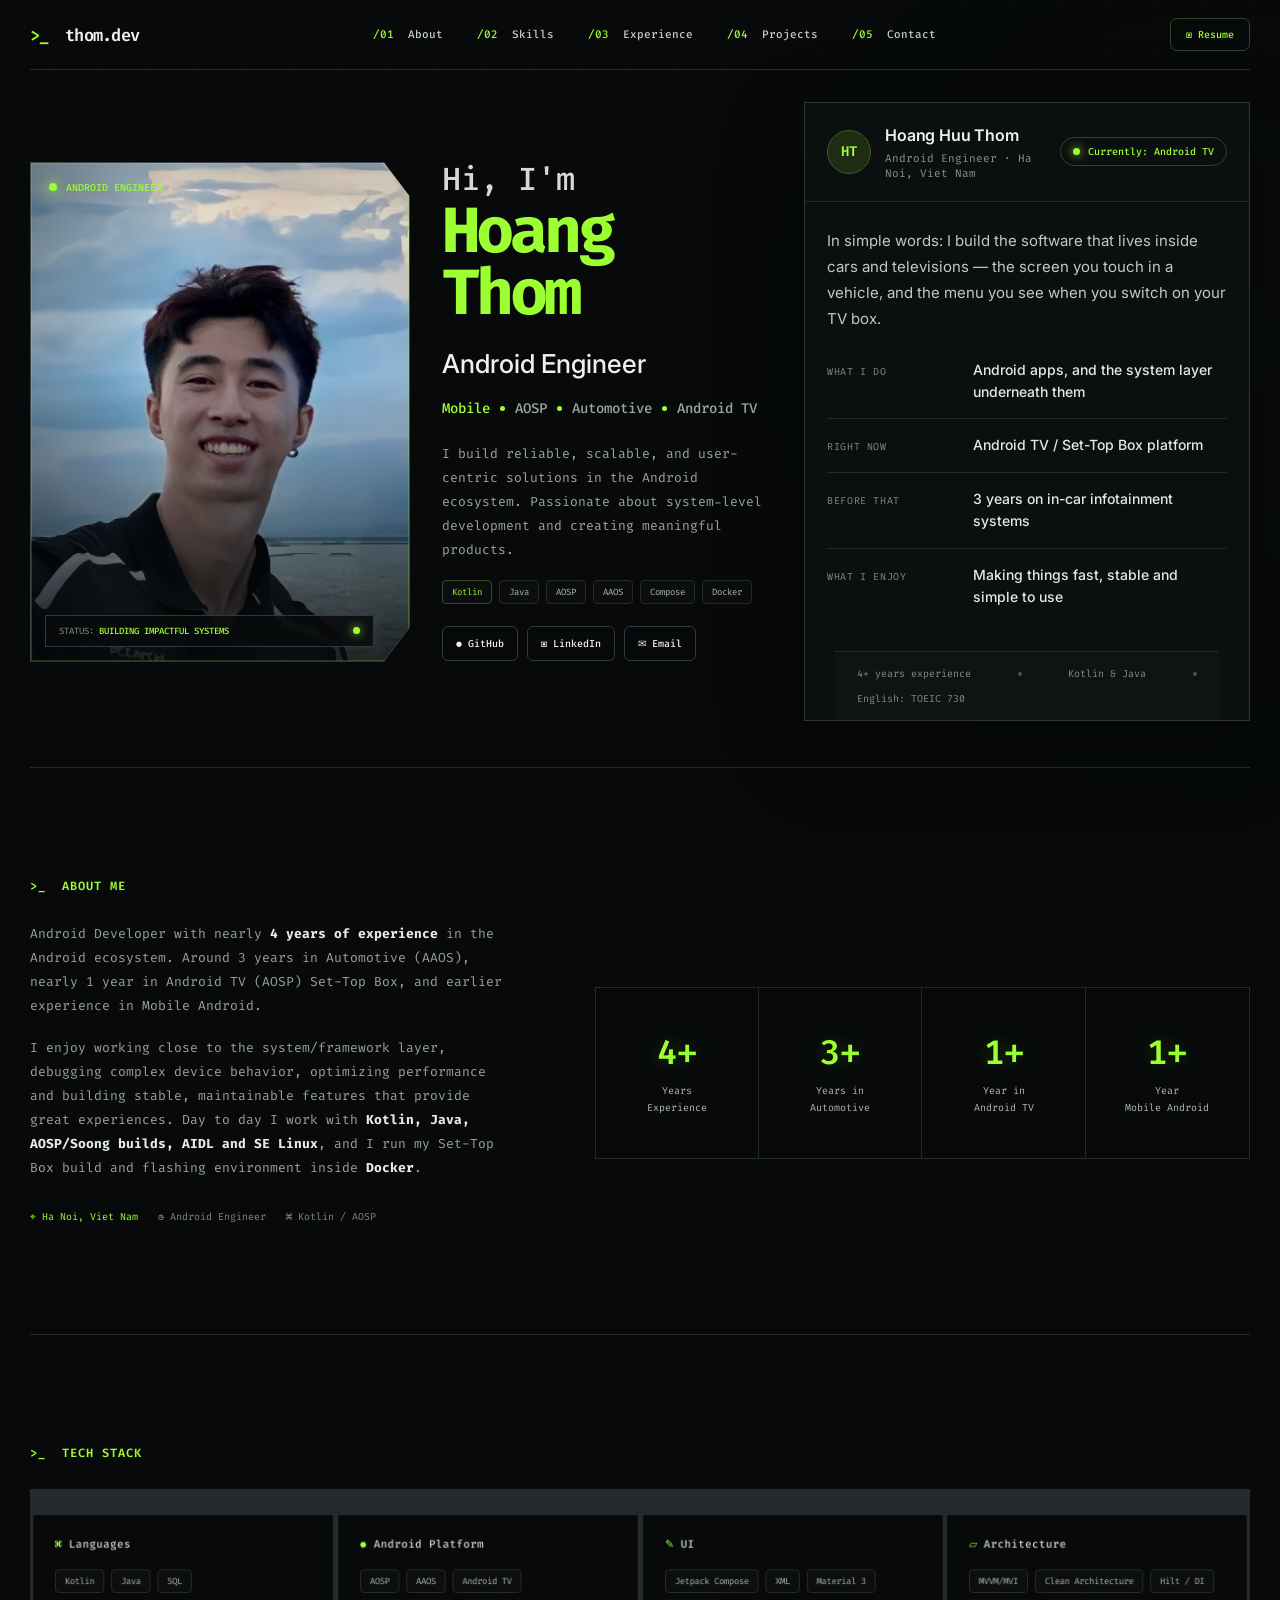
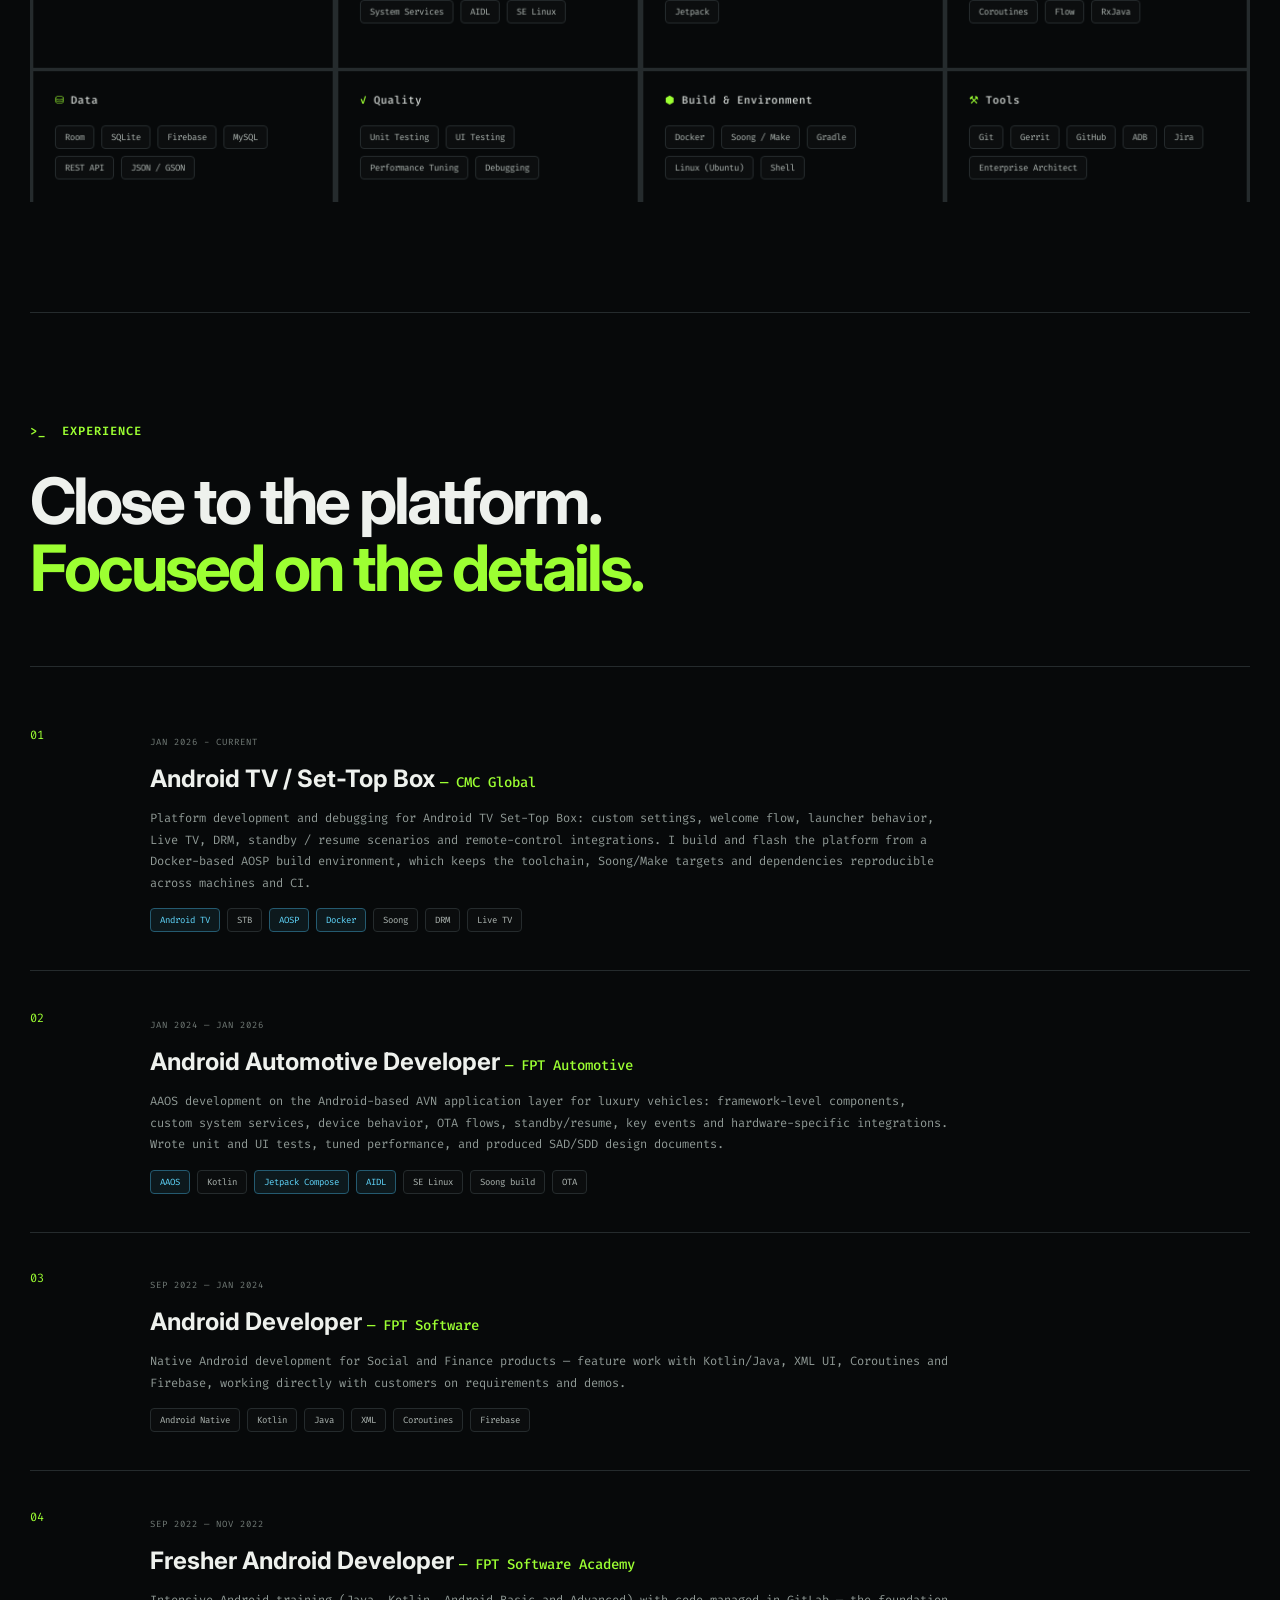
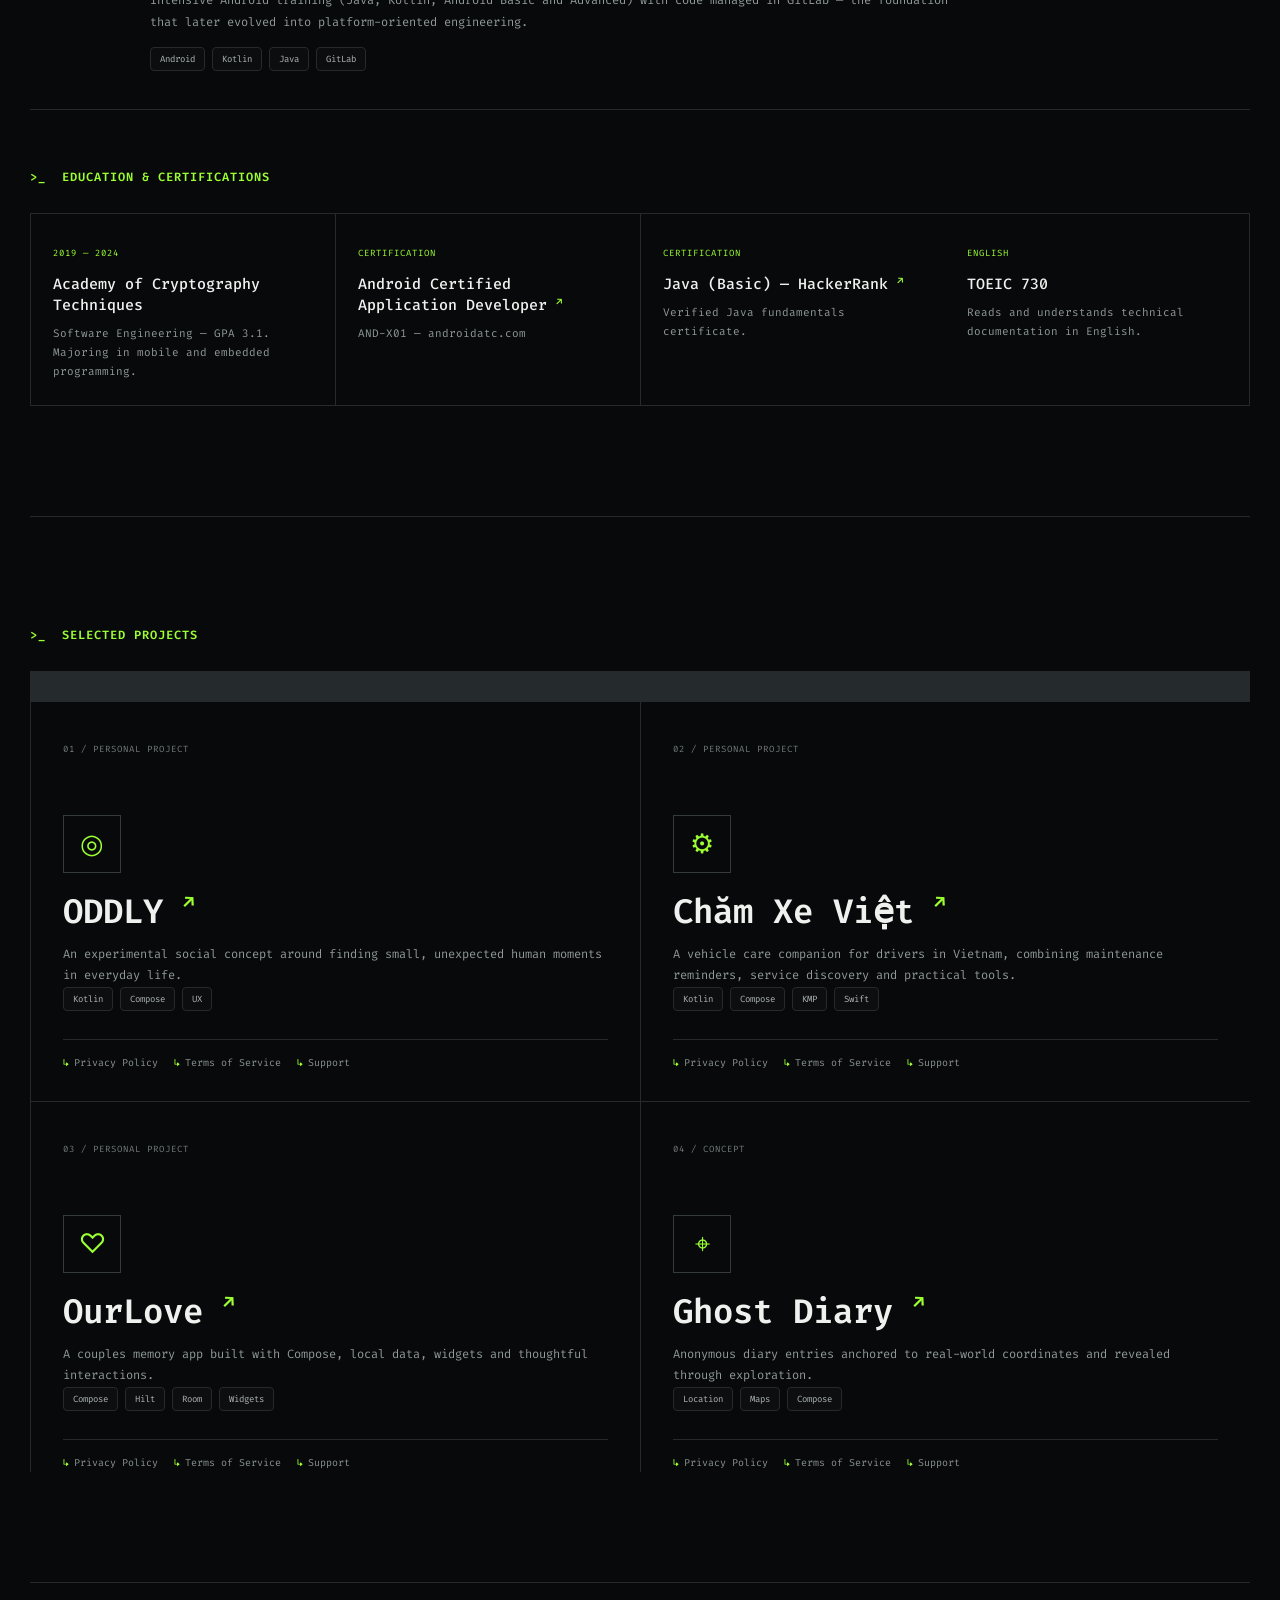
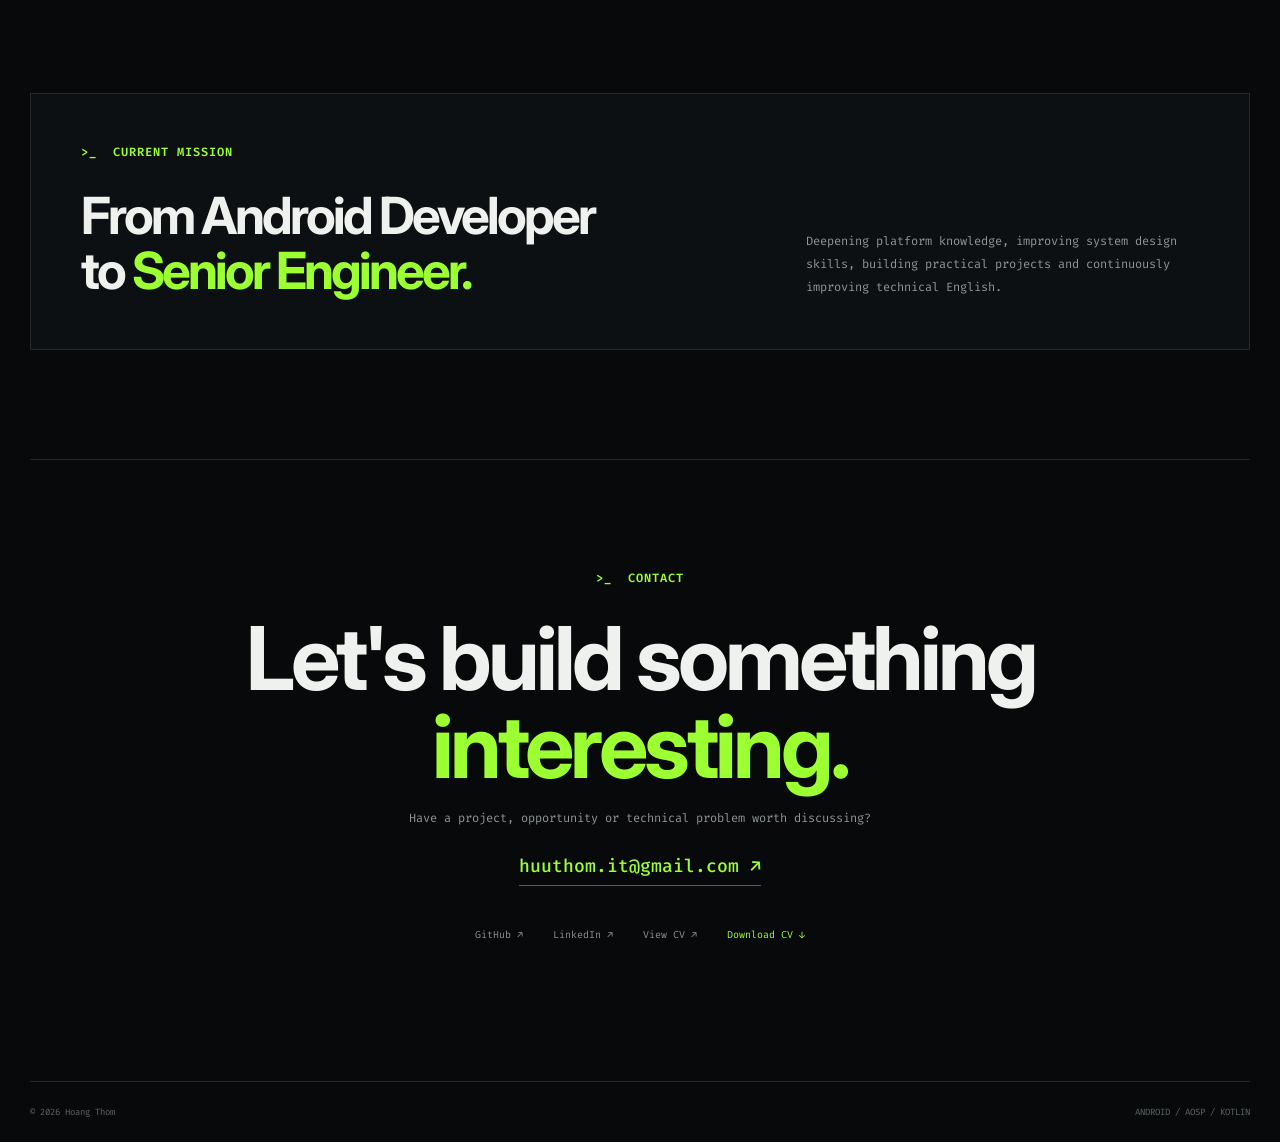
==== commit d60834cc: "Update experience time" ====
--- a/index.html
+++ b/index.html
@@ -5,6 +5,7 @@
   <meta name="viewport" content="width=device-width, initial-scale=1.0" />
   <meta name="description" content="Hoang Huu Thom — Android Developer specializing in AOSP, Android Automotive, Android TV / Set-Top Box and Kotlin." />
   <title>Hoang Thom — Android Engineer</title>
+  <link rel="icon" type="image/svg+xml" href="favicon.svg" />
   <script>document.documentElement.classList.add('js');</script>
   <link rel="preconnect" href="https://fonts.googleapis.com">
   <link rel="preconnect" href="https://fonts.gstatic.com" crossorigin>
@@ -240,7 +241,7 @@
         <article class="reveal">
           <div class="timeline-index">02</div>
           <div>
-            <small>JAN 2024 — FEB 2026</small>
+            <small>JAN 2024 — JAN 2026</small>
             <h3>Android Automotive Developer <span class="company">— FPT Automotive</span></h3>
             <p>
               AAOS development on the Android-based AVN application
@@ -256,7 +257,7 @@
         <article class="reveal">
           <div class="timeline-index">03</div>
           <div>
-            <small>FEB 2023 — JAN 2024</small>
+            <small>SEP 2022 — JAN 2024</small>
             <h3>Android Developer <span class="company">— FPT Software</span></h3>
             <p>
               Native Android development for Social and Finance products —
@@ -270,7 +271,7 @@
         <article class="reveal">
           <div class="timeline-index">04</div>
           <div>
-            <small>FEB 2023 — MAR 2023</small>
+            <small>SEP 2022 — NOV 2022</small>
             <h3>Fresher Android Developer <span class="company">— FPT Software Academy</span></h3>
             <p>
               Intensive Android training (Java, Kotlin, Android Basic and
@@ -343,7 +344,7 @@
           </p>
           <div class="tags"><span>Kotlin</span><span>Compose</span><span>KMP</span><span>Swift</span></div>
           <nav class="project-links" aria-label="Chăm Xe Việt links">
-            <a href="/privacy-policy">Privacy Policy</a>
+            <a href="/projects/chamxeviet/privacy/privacy-policy.html">Privacy Policy</a>
             <a href="/terms-of-service">Terms of Service</a>
             <a href="/support">Support</a>
           </nav>
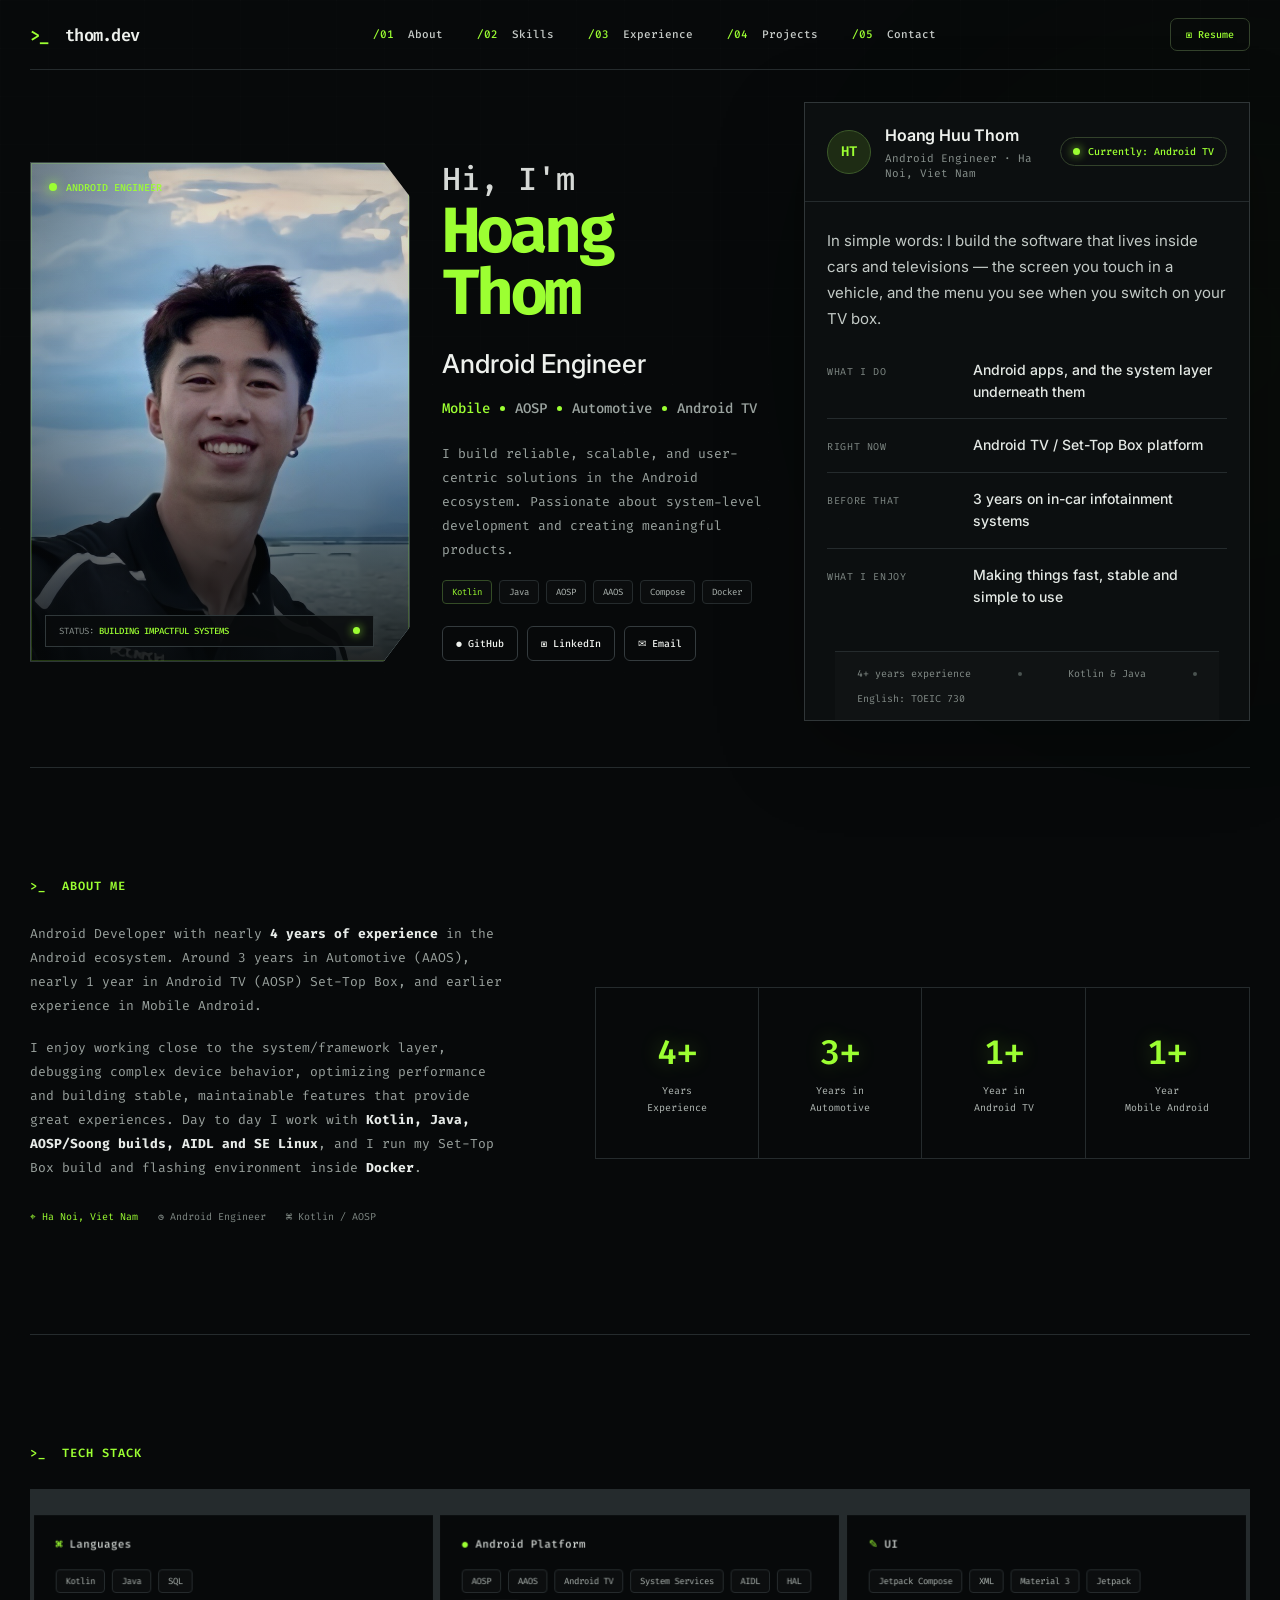
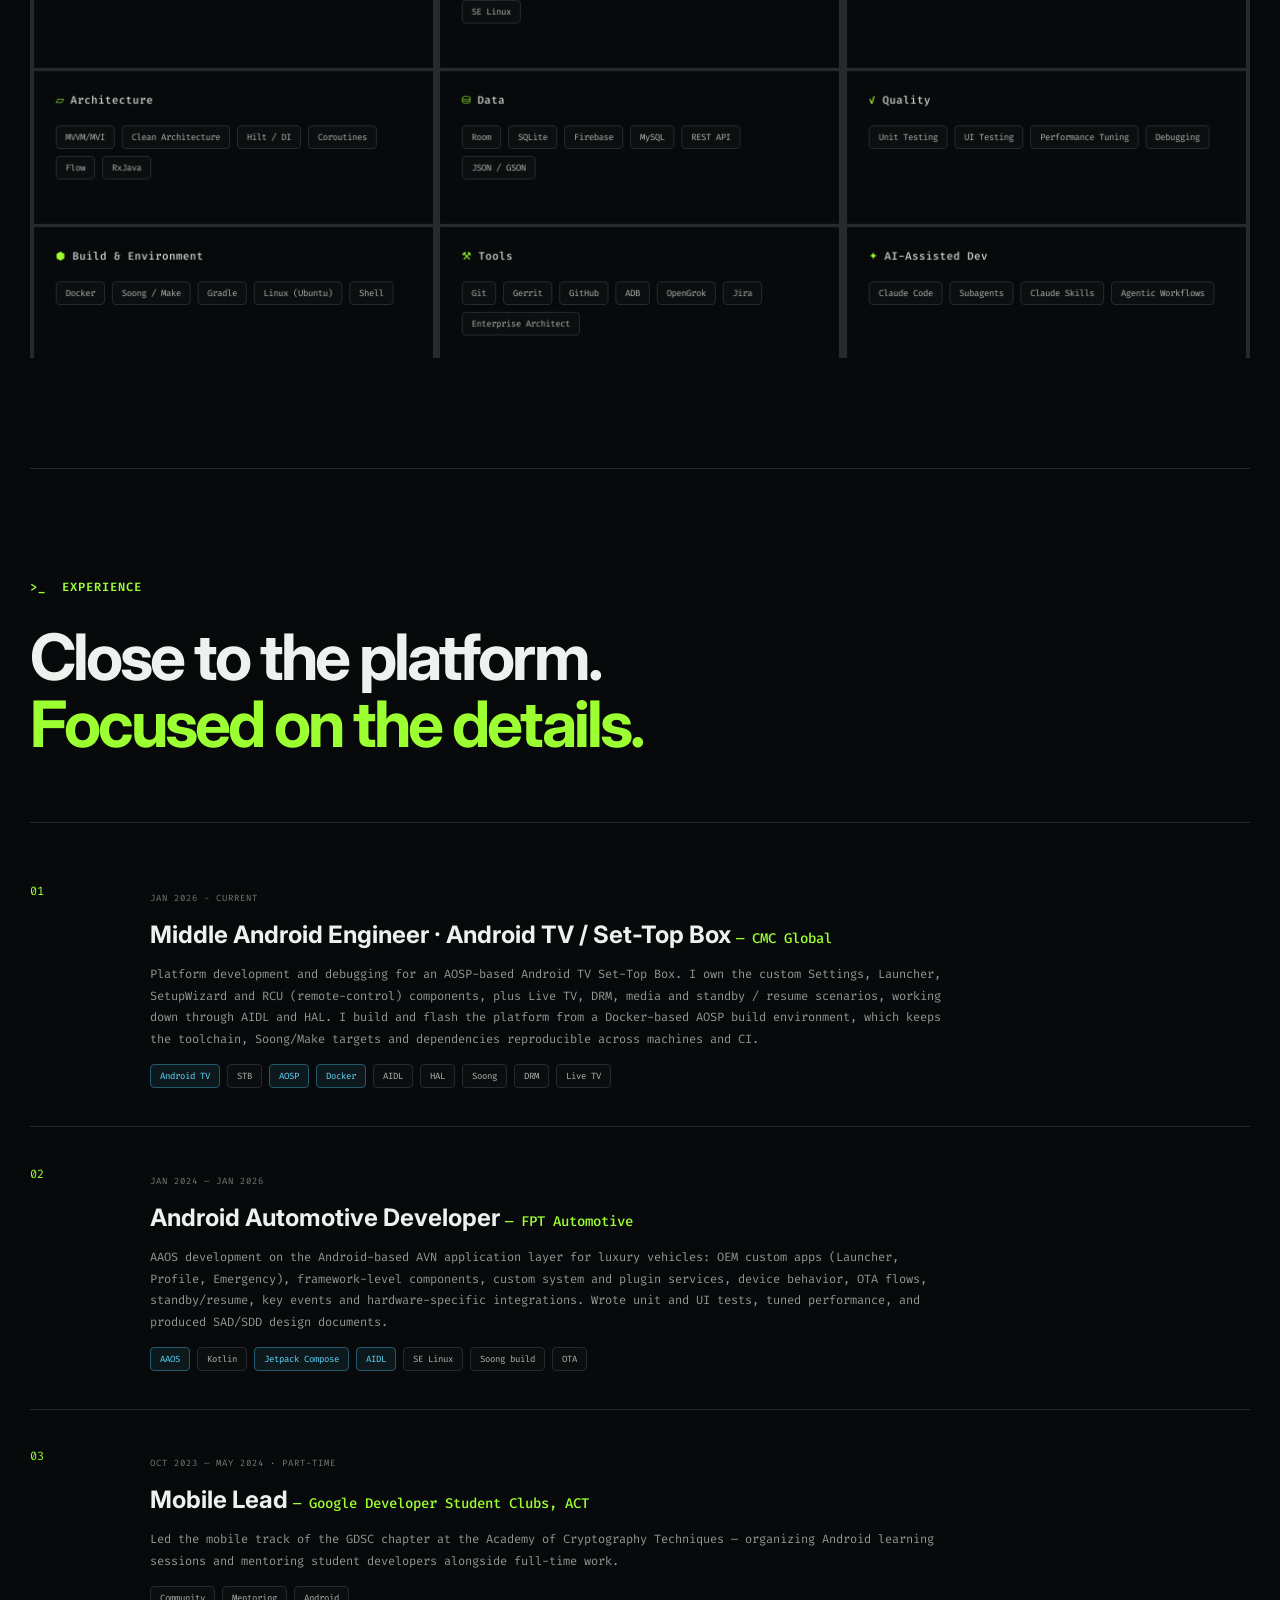
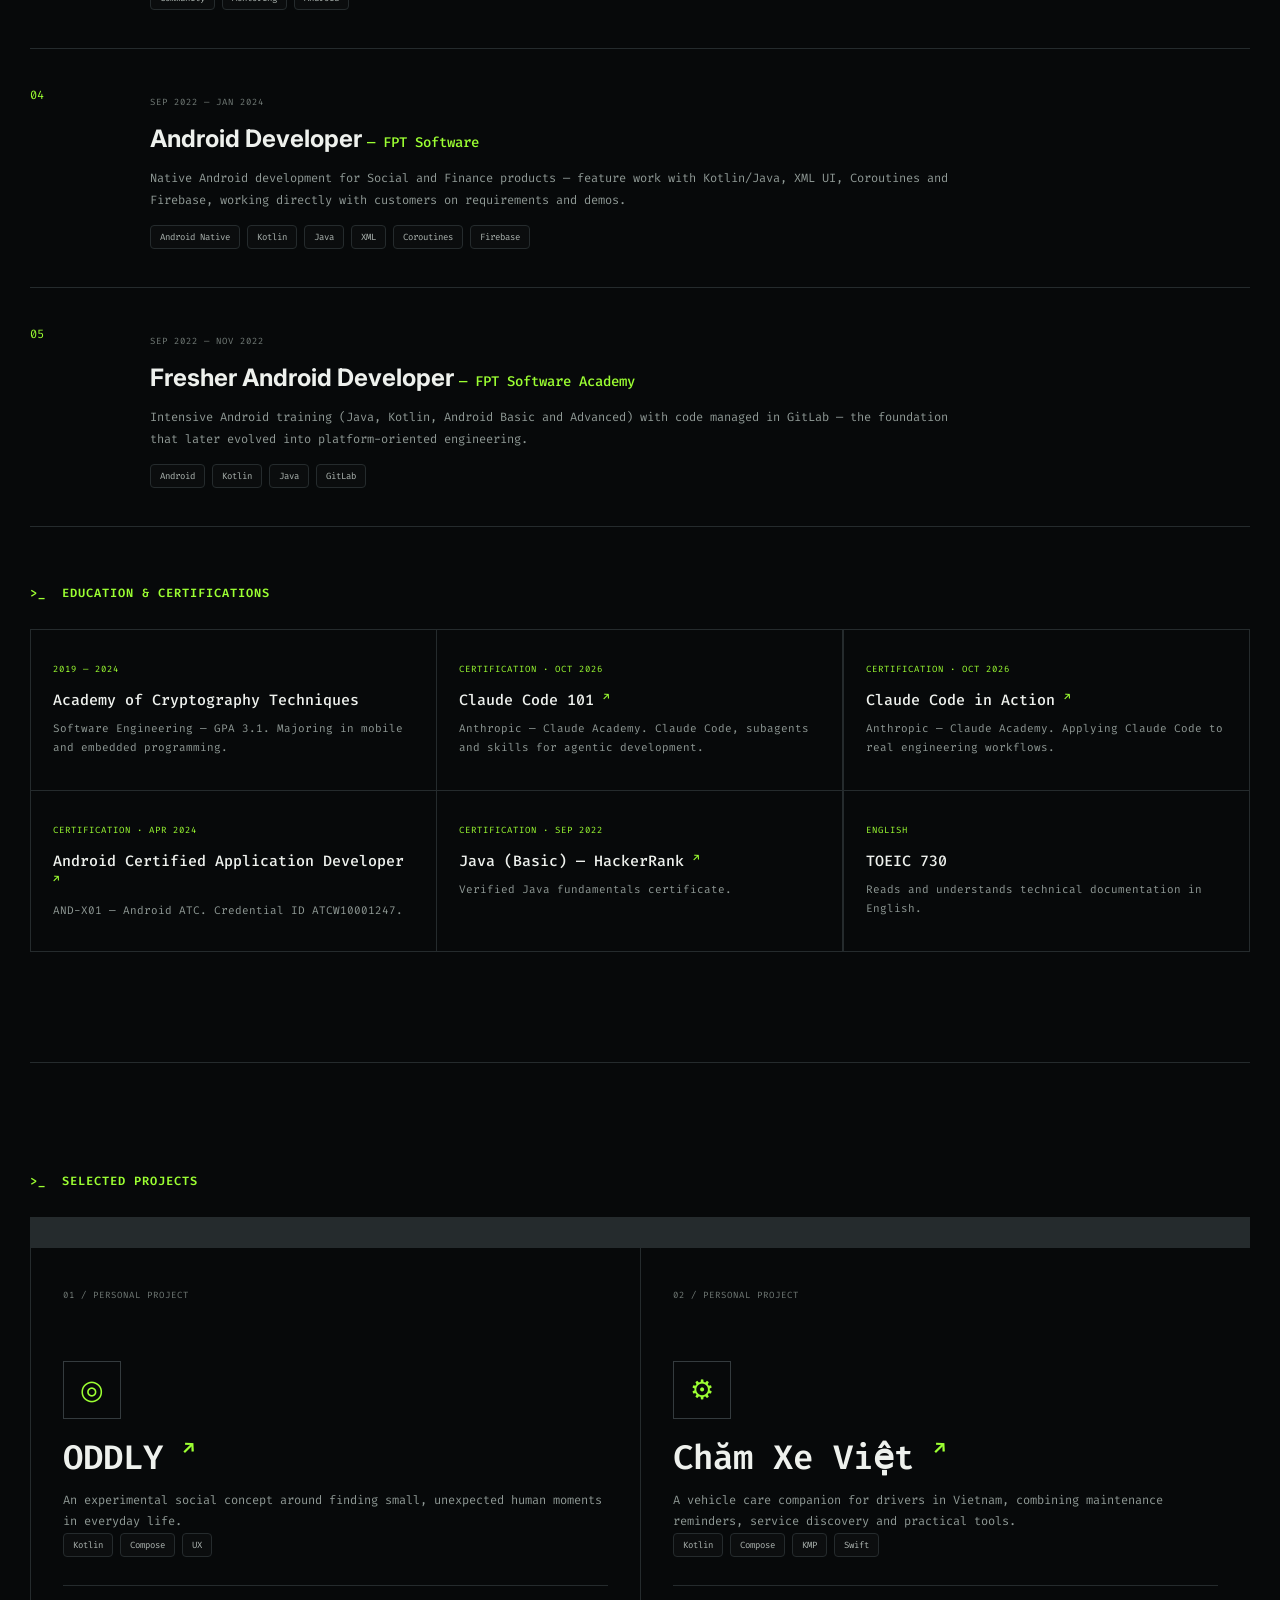
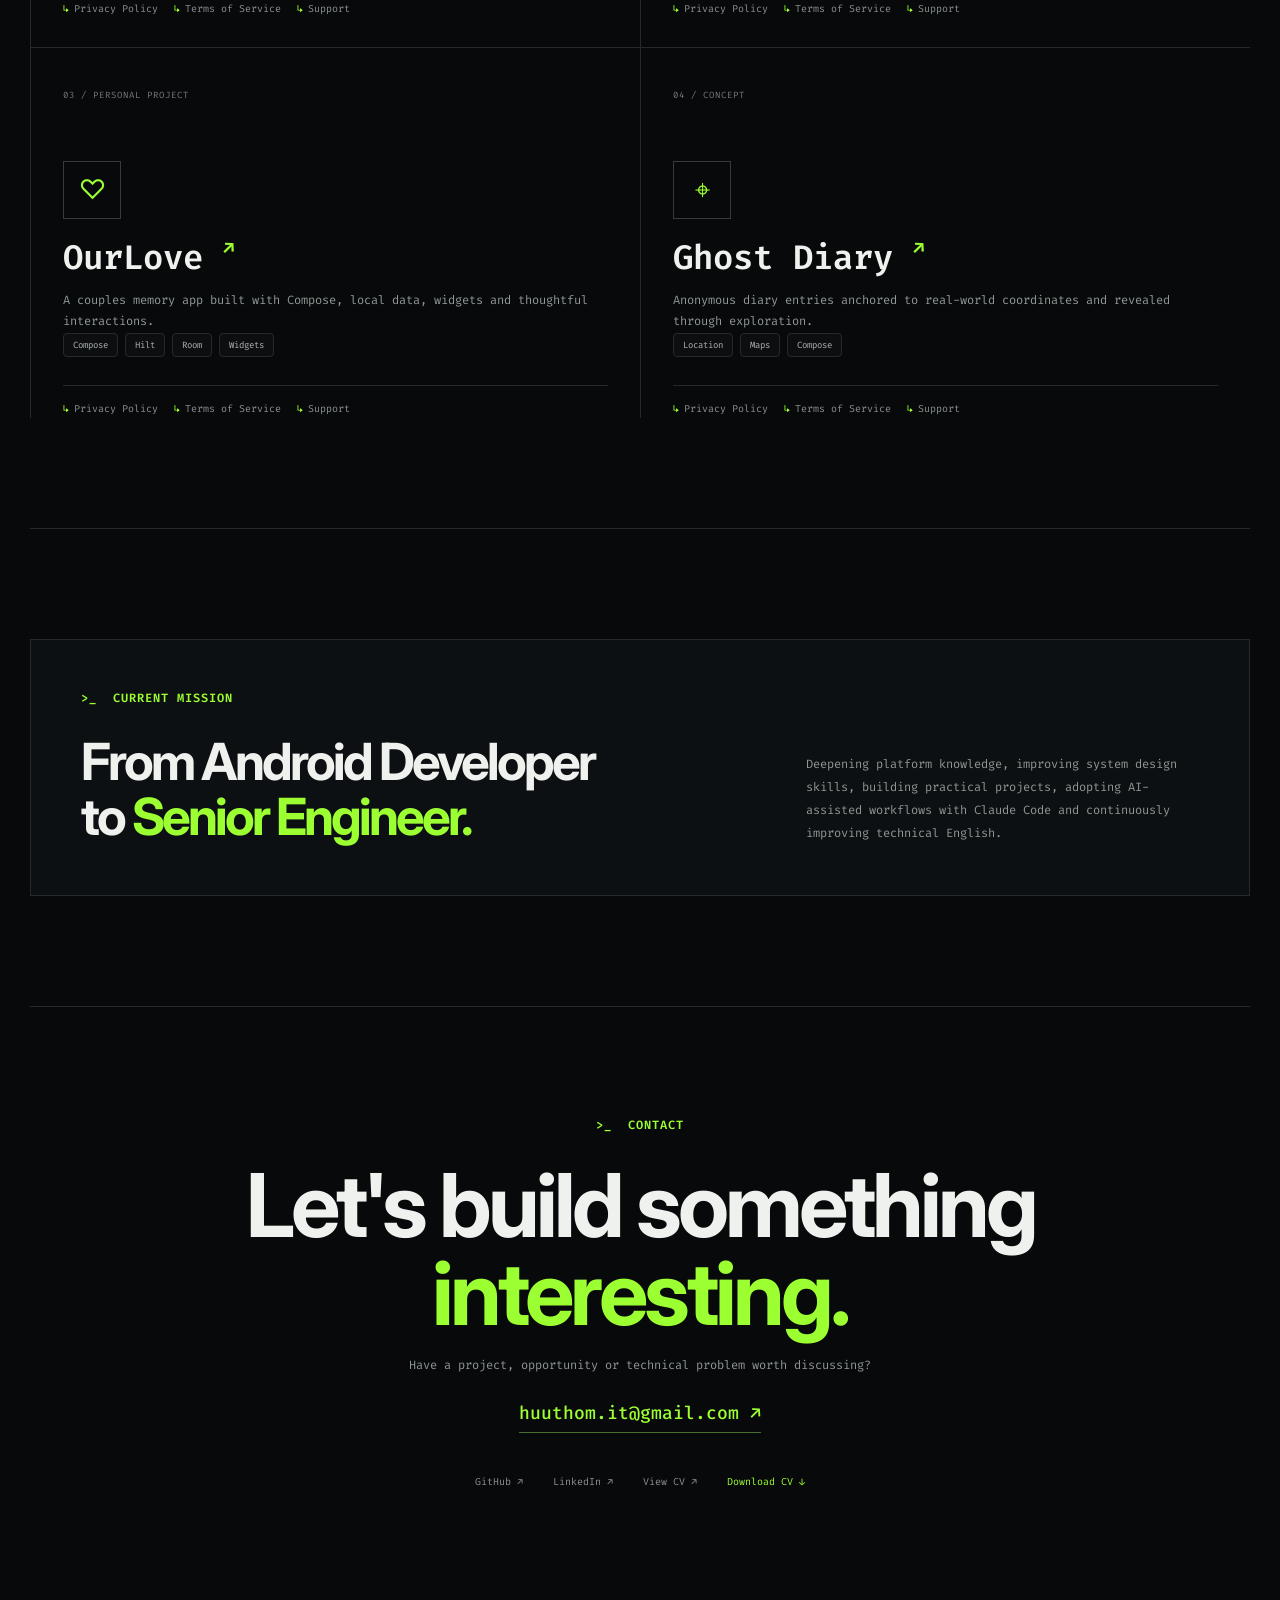
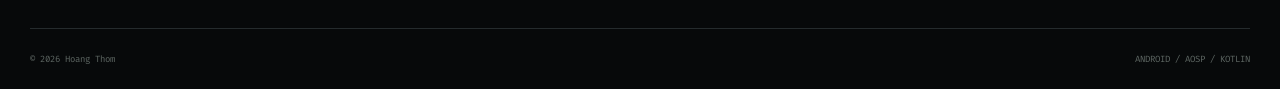
==== commit 4de32100: "Update certificate info" ====
--- a/index.html
+++ b/index.html
@@ -180,7 +180,7 @@
 
         <div class="stack-card reveal">
           <h3>● Android Platform</h3>
-          <div class="tags"><span>AOSP</span><span>AAOS</span><span>Android TV</span><span>System Services</span><span>AIDL</span><span>SE Linux</span></div>
+          <div class="tags"><span>AOSP</span><span>AAOS</span><span>Android TV</span><span>System Services</span><span>AIDL</span><span>HAL</span><span>SE Linux</span></div>
         </div>
 
         <div class="stack-card reveal">
@@ -210,7 +210,12 @@
 
         <div class="stack-card reveal">
           <h3>⚒ Tools</h3>
-          <div class="tags"><span>Git</span><span>Gerrit</span><span>GitHub</span><span>ADB</span><span>Jira</span><span>Enterprise Architect</span></div>
+          <div class="tags"><span>Git</span><span>Gerrit</span><span>GitHub</span><span>ADB</span><span>OpenGrok</span><span>Jira</span><span>Enterprise Architect</span></div>
+        </div>
+
+        <div class="stack-card reveal">
+          <h3>✦ AI-Assisted Dev</h3>
+          <div class="tags"><span>Claude Code</span><span>Subagents</span><span>Claude Skills</span><span>Agentic Workflows</span></div>
         </div>
       </div>
     </section>
@@ -225,16 +230,17 @@
           <div class="timeline-index">01</div>
           <div>
             <small>JAN 2026 - CURRENT</small>
-            <h3>Android TV / Set-Top Box <span class="company">— CMC Global</span></h3>
+            <h3>Middle Android Engineer · Android TV / Set-Top Box <span class="company">— CMC Global</span></h3>
             <p>
-              Platform development and debugging for Android TV Set-Top Box:
-              custom settings, welcome flow, launcher behavior, Live TV, DRM,
-              standby / resume scenarios and remote-control integrations.
+              Platform development and debugging for an AOSP-based Android TV
+              Set-Top Box. I own the custom Settings, Launcher, SetupWizard and
+              RCU (remote-control) components, plus Live TV, DRM, media and
+              standby / resume scenarios, working down through AIDL and HAL.
               I build and flash the platform from a Docker-based
               AOSP build environment, which keeps the toolchain, Soong/Make
               targets and dependencies reproducible across machines and CI.
             </p>
-            <div class="tags"><span class="tag-hl">Android TV</span><span>STB</span><span class="tag-hl">AOSP</span><span class="tag-hl">Docker</span><span>Soong</span><span>DRM</span><span>Live TV</span></div>
+            <div class="tags"><span class="tag-hl">Android TV</span><span>STB</span><span class="tag-hl">AOSP</span><span class="tag-hl">Docker</span><span>AIDL</span><span>HAL</span><span>Soong</span><span>DRM</span><span>Live TV</span></div>
           </div>
         </article>
 
@@ -245,8 +251,9 @@
             <h3>Android Automotive Developer <span class="company">— FPT Automotive</span></h3>
             <p>
               AAOS development on the Android-based AVN application
-              layer for luxury vehicles: framework-level components, custom
-              system services, device behavior, OTA flows, standby/resume,
+              layer for luxury vehicles: OEM custom apps (Launcher, Profile,
+              Emergency), framework-level components, custom system and
+              plugin services, device behavior, OTA flows, standby/resume,
               key events and hardware-specific integrations. Wrote unit and UI
               tests, tuned performance, and produced SAD/SDD design documents.
             </p>
@@ -256,6 +263,20 @@
 
         <article class="reveal">
           <div class="timeline-index">03</div>
+          <div>
+            <small>OCT 2023 — MAY 2024 · PART-TIME</small>
+            <h3>Mobile Lead <span class="company">— Google Developer Student Clubs, ACT</span></h3>
+            <p>
+              Led the mobile track of the GDSC chapter at the Academy of
+              Cryptography Techniques — organizing Android learning sessions
+              and mentoring student developers alongside full-time work.
+            </p>
+            <div class="tags"><span>Community</span><span>Mentoring</span><span>Android</span></div>
+          </div>
+        </article>
+
+        <article class="reveal">
+          <div class="timeline-index">04</div>
           <div>
             <small>SEP 2022 — JAN 2024</small>
             <h3>Android Developer <span class="company">— FPT Software</span></h3>
@@ -269,7 +290,7 @@
         </article>
 
         <article class="reveal">
-          <div class="timeline-index">04</div>
+          <div class="timeline-index">05</div>
           <div>
             <small>SEP 2022 — NOV 2022</small>
             <h3>Fresher Android Developer <span class="company">— FPT Software Academy</span></h3>
@@ -294,14 +315,26 @@
         </article>
 
         <article class="credential reveal">
-          <small>CERTIFICATION</small>
-          <h3><a href="https://androidatc.com/_transcript.php?action=public&u=mNbj2Nre1pKbpHGXzs%2FN3p3M058%3D">Android Certified Application Developer <span aria-hidden="true">↗</span></a></h3>
-          <p>AND-X01 — androidatc.com</p>
+          <small>CERTIFICATION · OCT 2026</small>
+          <h3><a href="https://academy.claude.com/verify/f7197066e1fe9b9ac900dab3806d229e" target="_blank" rel="noopener">Claude Code 101 <span aria-hidden="true">↗</span></a></h3>
+          <p>Anthropic — Claude Academy. Claude Code, subagents and skills for agentic development.</p>
         </article>
 
         <article class="credential reveal">
-          <small>CERTIFICATION</small>
-          <h3><a href="https://www.hackerrank.com/certificates/5ca6325305a4">Java (Basic) — HackerRank <span aria-hidden="true">↗</span></a></h3>
+          <small>CERTIFICATION · OCT 2026</small>
+          <h3><a href="https://academy.claude.com/verify/ab624784808a52d232ced15e37e80e5e" target="_blank" rel="noopener">Claude Code in Action <span aria-hidden="true">↗</span></a></h3>
+          <p>Anthropic — Claude Academy. Applying Claude Code to real engineering workflows.</p>
+        </article>
+
+        <article class="credential reveal">
+          <small>CERTIFICATION · APR 2024</small>
+          <h3><a href="https://androidatc.com/_transcript.php?action=public&u=mNbj2Nre1pKbpHGXzs%2FN3p3M058%3D" target="_blank" rel="noopener">Android Certified Application Developer <span aria-hidden="true">↗</span></a></h3>
+          <p>AND-X01 — Android ATC. Credential ID ATCW10001247.</p>
+        </article>
+
+        <article class="credential reveal">
+          <small>CERTIFICATION · SEP 2022</small>
+          <h3><a href="https://www.hackerrank.com/certificates/5ca6325305a4" target="_blank" rel="noopener">Java (Basic) — HackerRank <span aria-hidden="true">↗</span></a></h3>
           <p>Verified Java fundamentals certificate.</p>
         </article>
 
@@ -387,7 +420,8 @@
         </div>
         <p>
           Deepening platform knowledge, improving system design skills,
-          building practical projects and continuously improving technical English.
+          building practical projects, adopting AI-assisted workflows with
+          Claude Code and continuously improving technical English.
         </p>
       </div>
     </section>
--- a/style.css
+++ b/style.css
@@ -455,7 +455,7 @@
 
 .stack-grid {
   display: grid;
-  grid-template-columns: repeat(4, 1fr);
+  grid-template-columns: repeat(3, 1fr);
   gap: 1px;
   background: var(--line);
   border: 1px solid var(--line);
@@ -520,7 +520,7 @@
 .sub-title { margin-top: 80px; }
 .credentials {
   display: grid;
-  grid-template-columns: repeat(4, 1fr);
+  grid-template-columns: repeat(3, 1fr);
   gap: 1px;
   background: var(--line);
   border: 1px solid var(--line);
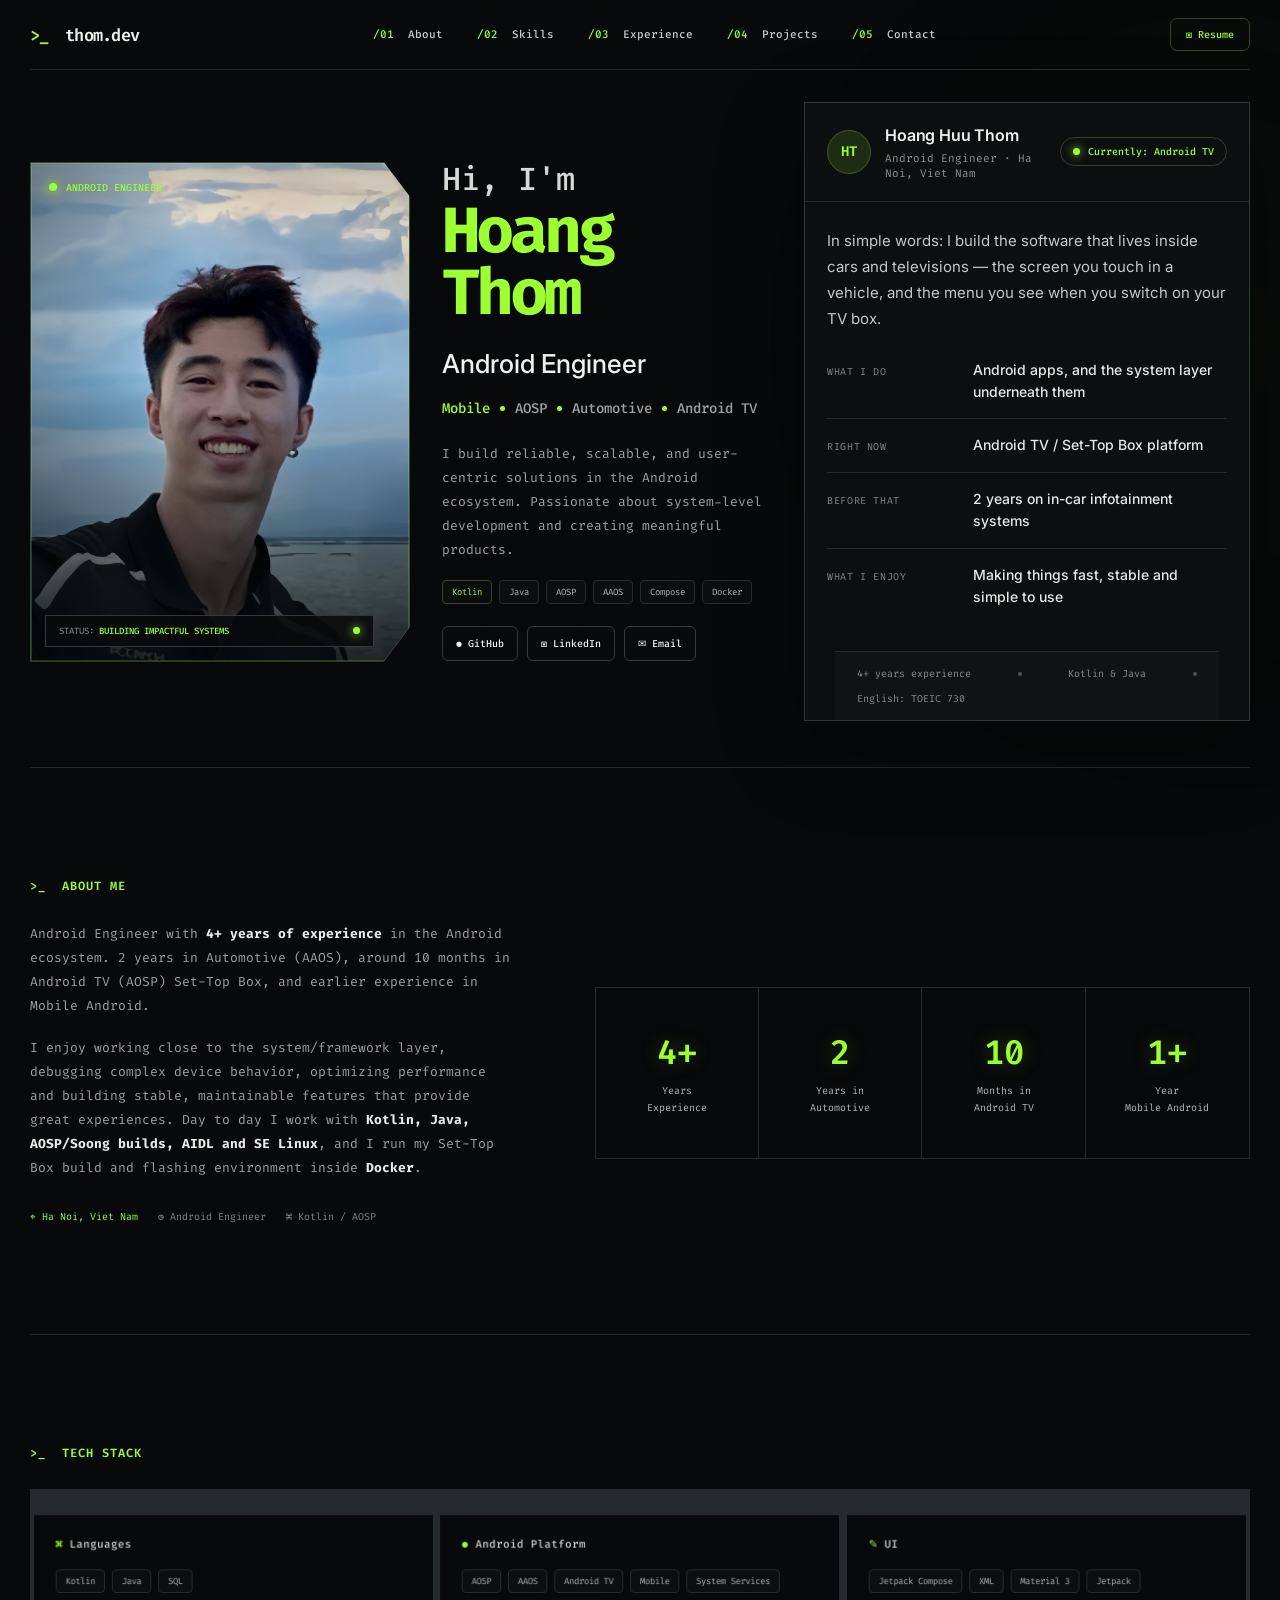
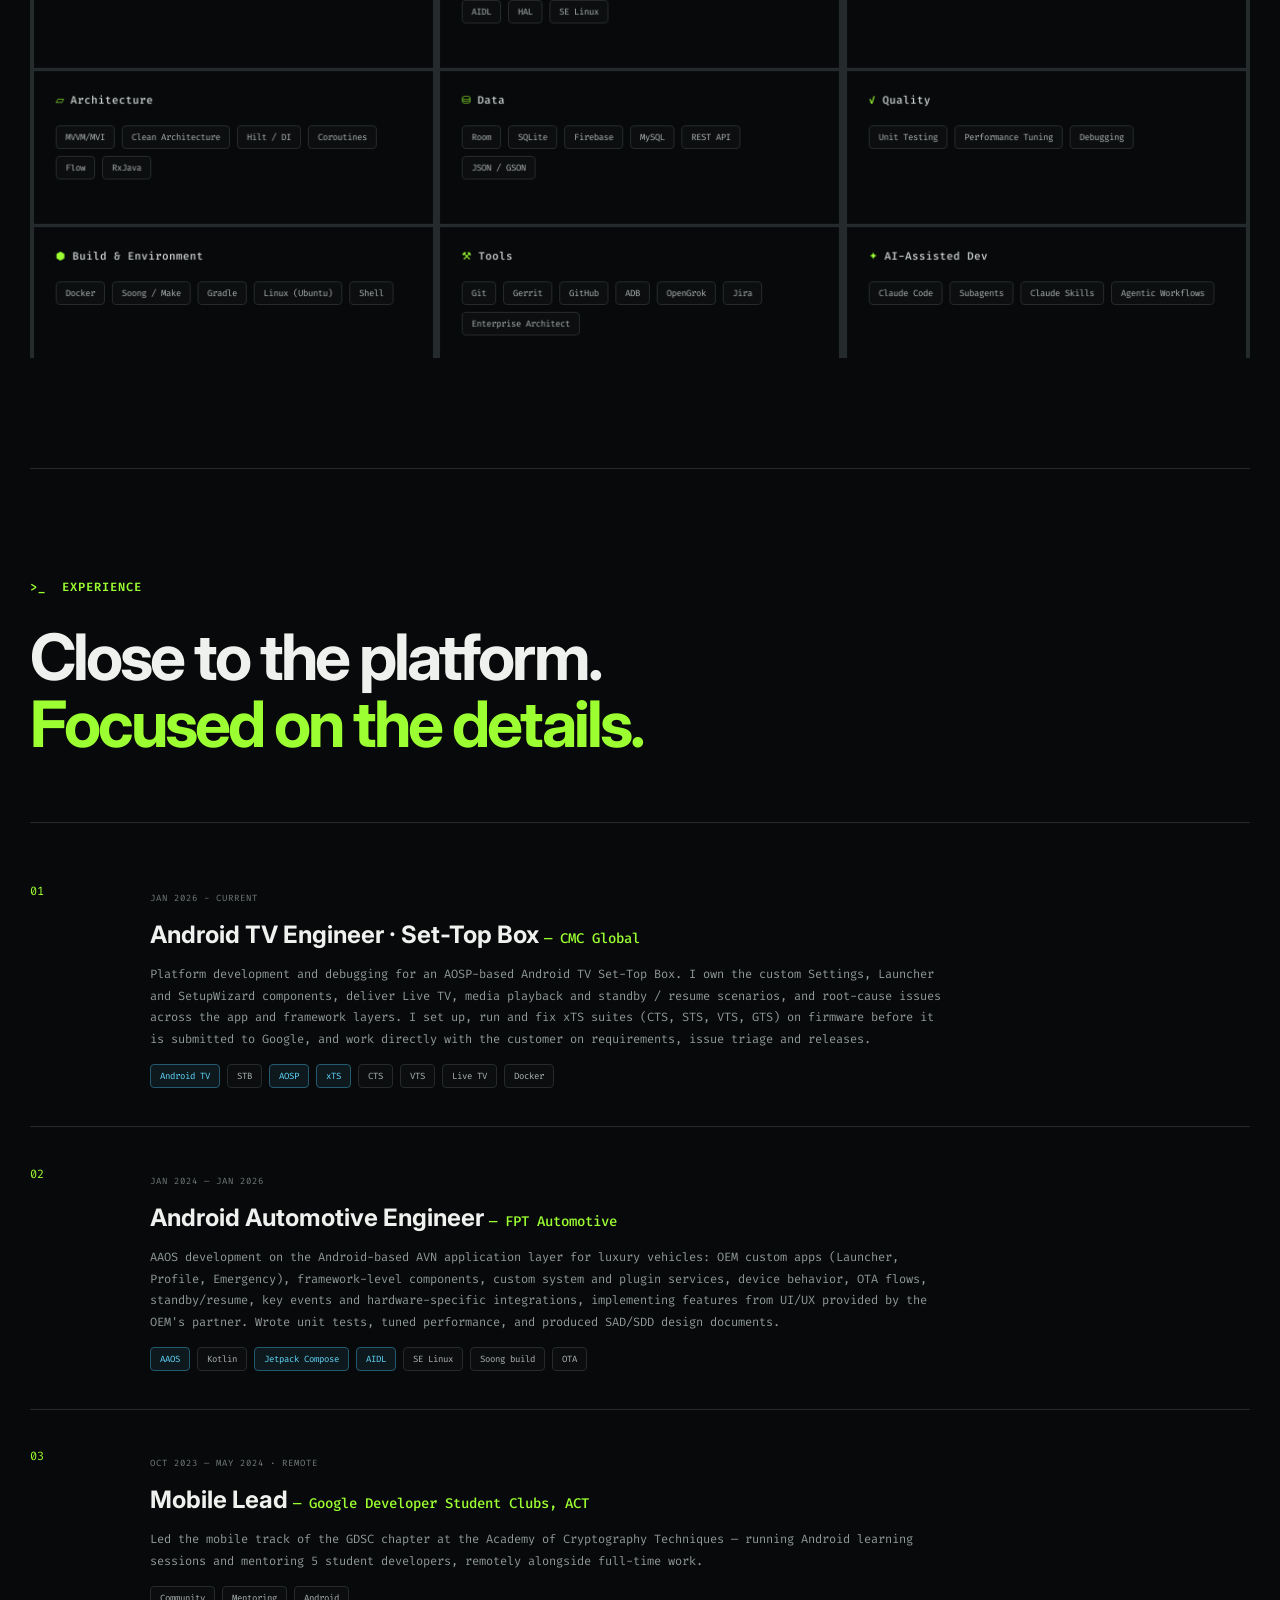
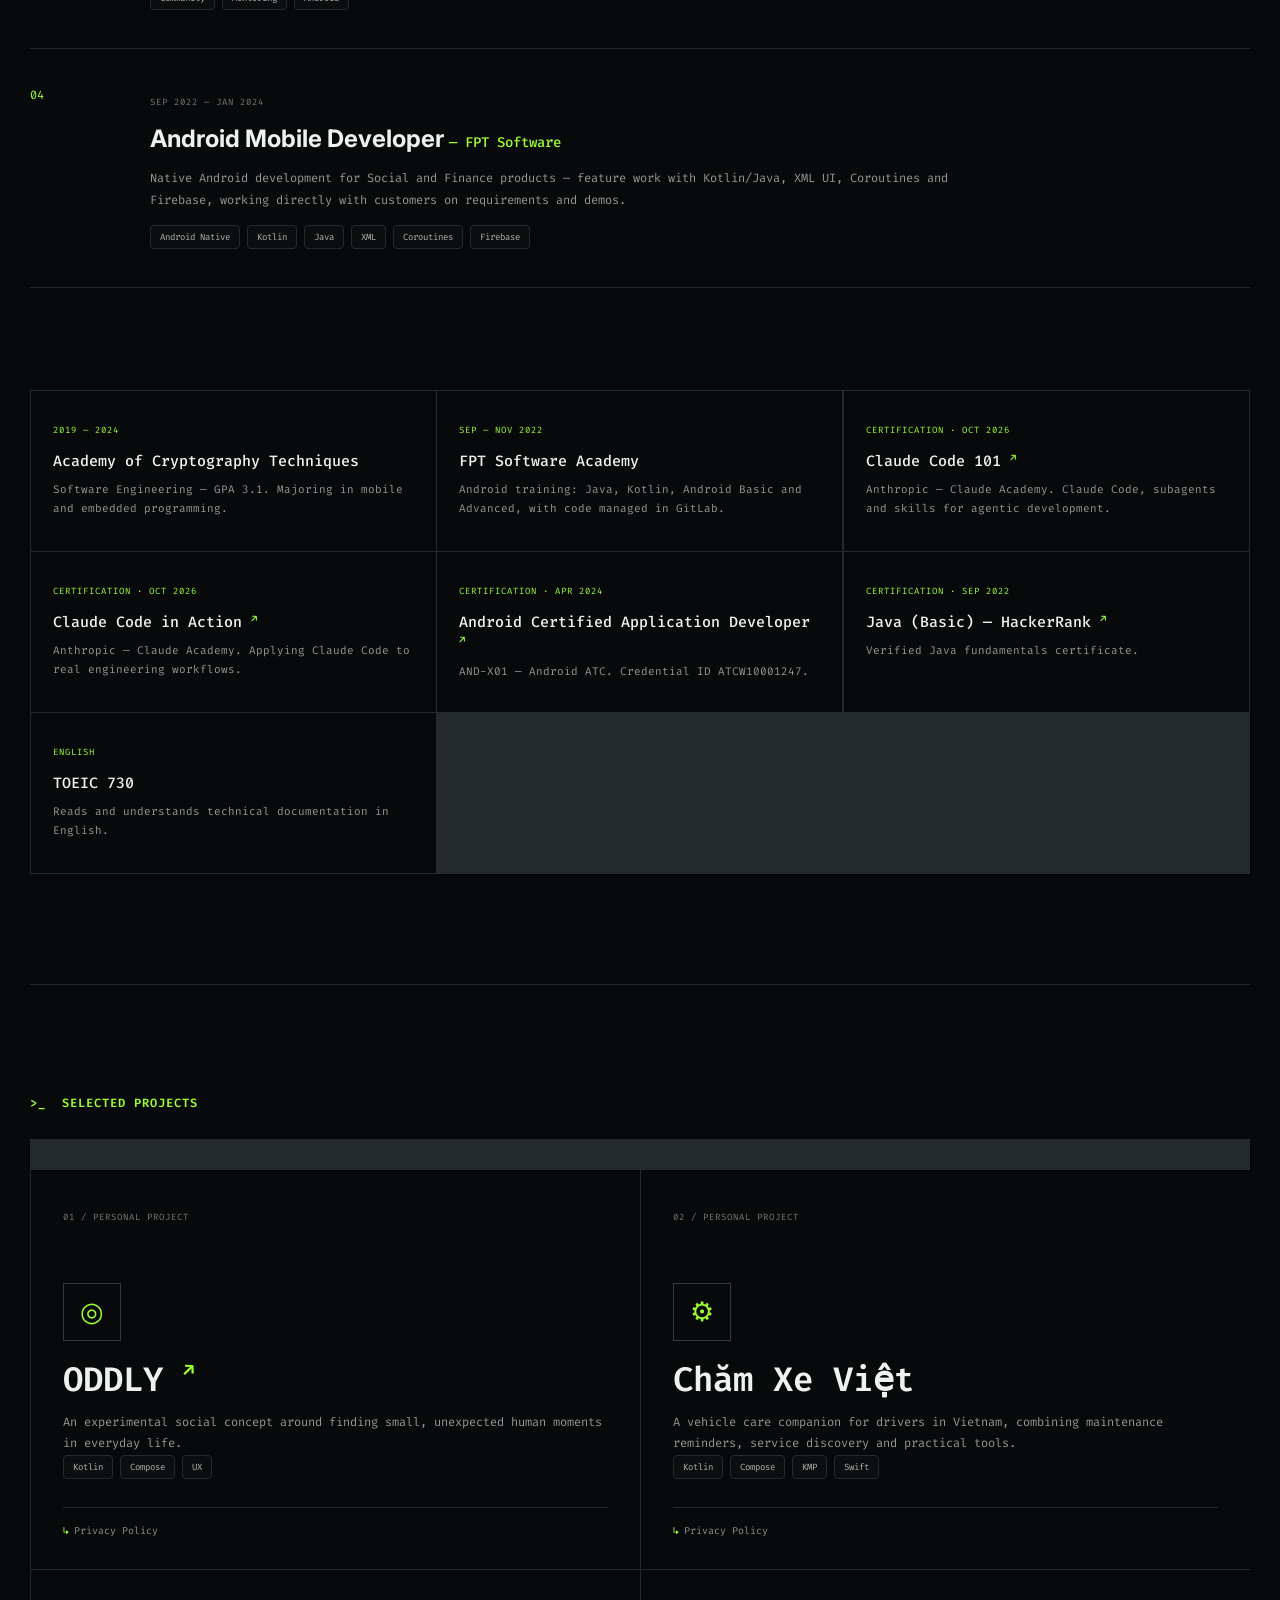
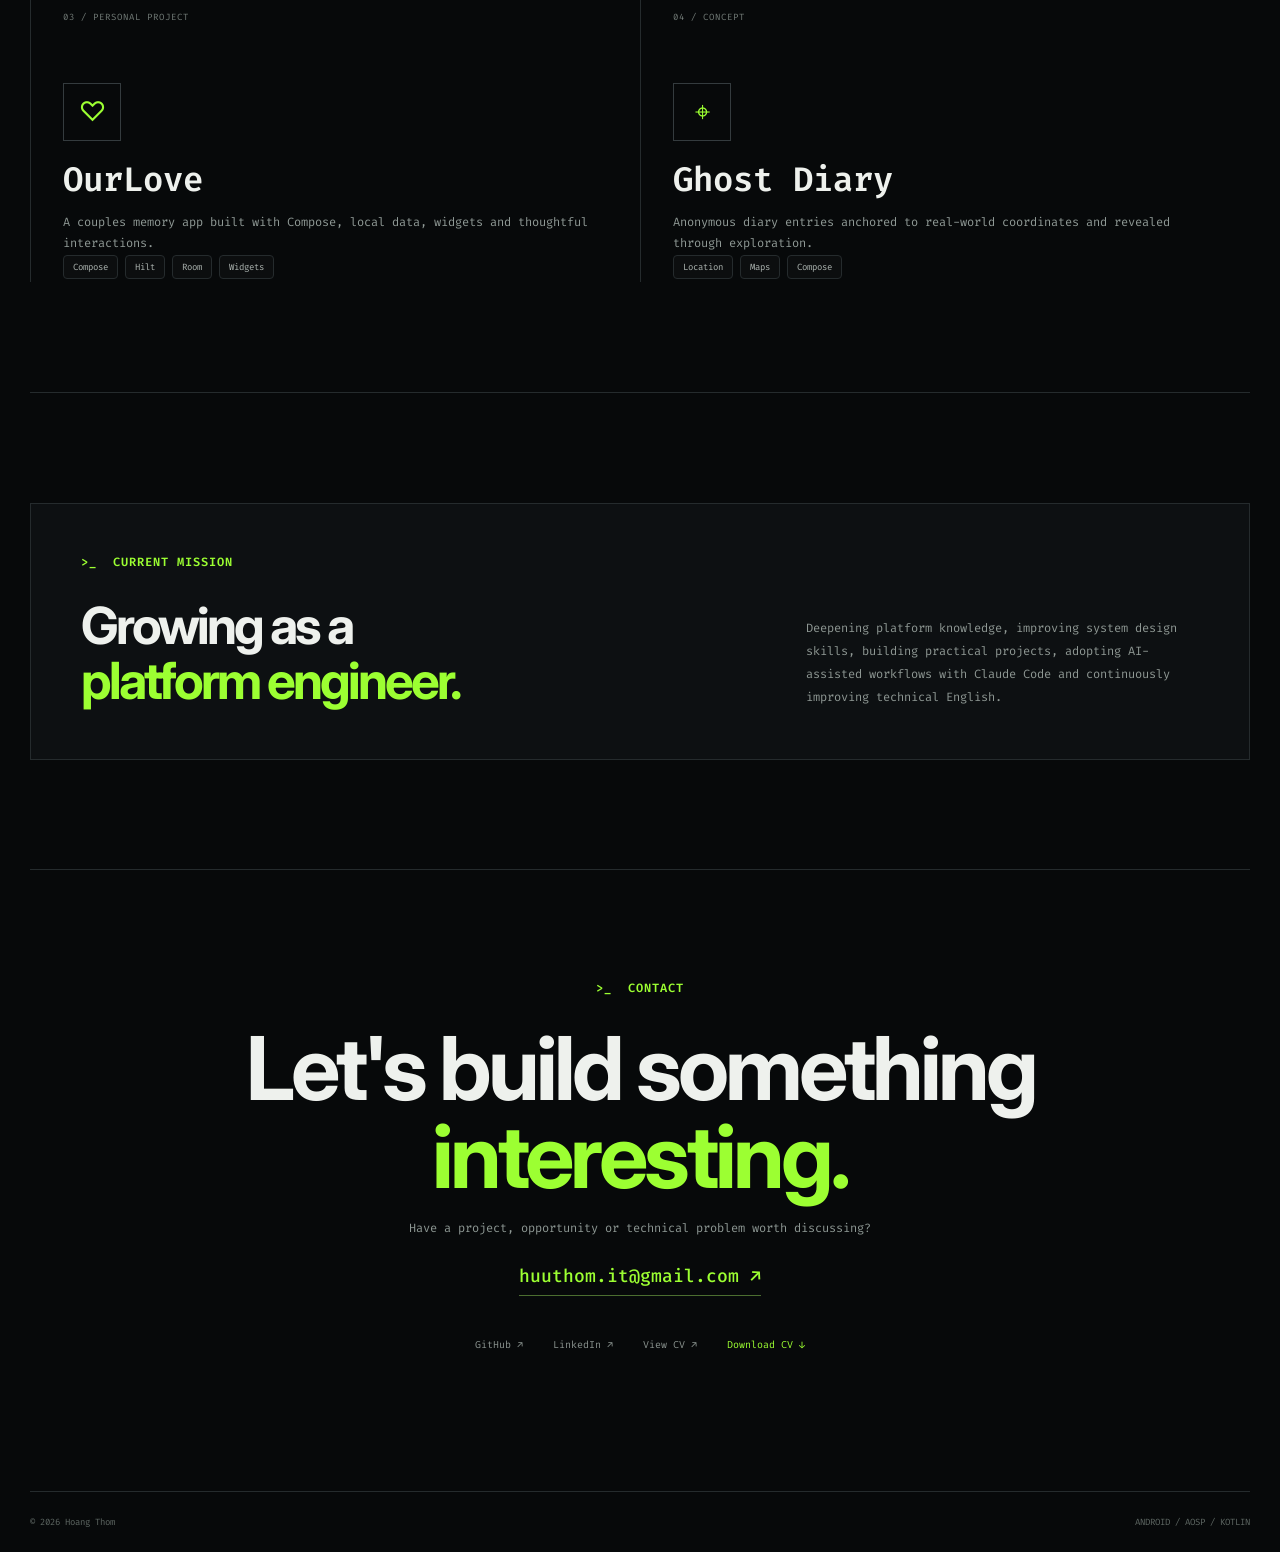
==== commit 4a0df783: "update cv information" ====
--- a/index.html
+++ b/index.html
@@ -3,7 +3,7 @@
 <head>
   <meta charset="UTF-8" />
   <meta name="viewport" content="width=device-width, initial-scale=1.0" />
-  <meta name="description" content="Hoang Huu Thom — Android Developer specializing in AOSP, Android Automotive, Android TV / Set-Top Box and Kotlin." />
+  <meta name="description" content="Hoang Huu Thom — Android Engineer specializing in AOSP, Android Automotive, Android TV / Set-Top Box and Kotlin." />
   <title>Hoang Thom — Android Engineer</title>
   <link rel="icon" type="image/svg+xml" href="favicon.svg" />
   <script>document.documentElement.classList.add('js');</script>
@@ -111,7 +111,7 @@
               </li>
               <li>
                 <span>Before that</span>
-                <strong>3 years on in-car infotainment systems</strong>
+                <strong>2 years on in-car infotainment systems</strong>
               </li>
               <li>
                 <span>What I enjoy</span>
@@ -138,9 +138,9 @@
       <div class="about-grid">
         <div class="about-copy reveal">
           <p>
-            Android Developer with nearly <strong>4 years of experience</strong>
-            in the Android ecosystem. Around 3 years in Automotive (AAOS),
-            nearly 1 year in Android TV (AOSP) Set-Top Box, and earlier
+            Android Engineer with <strong>4+ years of experience</strong>
+            in the Android ecosystem. 2 years in Automotive (AAOS),
+            around 10 months in Android TV (AOSP) Set-Top Box, and earlier
             experience in Mobile Android.
           </p>
           <p>
@@ -161,8 +161,8 @@
 
         <div class="stats-grid reveal reveal-scale">
           <div class="stat"><strong>4+</strong><span>Years<br>Experience</span></div>
-          <div class="stat"><strong>3+</strong><span>Years in<br>Automotive</span></div>
-          <div class="stat"><strong>1+</strong><span>Year in<br>Android TV</span></div>
+          <div class="stat"><strong>2</strong><span>Years in<br>Automotive</span></div>
+          <div class="stat"><strong>10</strong><span>Months in<br>Android TV</span></div>
           <div class="stat"><strong>1+</strong><span>Year<br>Mobile Android</span></div>
         </div>
       </div>
@@ -180,7 +180,7 @@
 
         <div class="stack-card reveal">
           <h3>● Android Platform</h3>
-          <div class="tags"><span>AOSP</span><span>AAOS</span><span>Android TV</span><span>System Services</span><span>AIDL</span><span>HAL</span><span>SE Linux</span></div>
+          <div class="tags"><span>AOSP</span><span>AAOS</span><span>Android TV</span><span>Mobile</span><span>System Services</span><span>AIDL</span><span>HAL</span><span>SE Linux</span></div>
         </div>
 
         <div class="stack-card reveal">
@@ -200,7 +200,7 @@
 
         <div class="stack-card reveal">
           <h3>✓ Quality</h3>
-          <div class="tags"><span>Unit Testing</span><span>UI Testing</span><span>Performance Tuning</span><span>Debugging</span></div>
+          <div class="tags"><span>Unit Testing</span><span>Performance Tuning</span><span>Debugging</span></div>
         </div>
 
         <div class="stack-card reveal">
@@ -230,17 +230,17 @@
           <div class="timeline-index">01</div>
           <div>
             <small>JAN 2026 - CURRENT</small>
-            <h3>Middle Android Engineer · Android TV / Set-Top Box <span class="company">— CMC Global</span></h3>
+            <h3>Android TV Engineer · Set-Top Box <span class="company">— CMC Global</span></h3>
             <p>
               Platform development and debugging for an AOSP-based Android TV
-              Set-Top Box. I own the custom Settings, Launcher, SetupWizard and
-              RCU (remote-control) components, plus Live TV, DRM, media and
-              standby / resume scenarios, working down through AIDL and HAL.
-              I build and flash the platform from a Docker-based
-              AOSP build environment, which keeps the toolchain, Soong/Make
-              targets and dependencies reproducible across machines and CI.
+              Set-Top Box. I own the custom Settings, Launcher and SetupWizard
+              components, deliver Live TV, media playback and standby / resume
+              scenarios, and root-cause issues across the app and framework
+              layers. I set up, run and fix xTS suites (CTS, STS, VTS, GTS) on
+              firmware before it is submitted to Google, and work directly with
+              the customer on requirements, issue triage and releases.
             </p>
-            <div class="tags"><span class="tag-hl">Android TV</span><span>STB</span><span class="tag-hl">AOSP</span><span class="tag-hl">Docker</span><span>AIDL</span><span>HAL</span><span>Soong</span><span>DRM</span><span>Live TV</span></div>
+            <div class="tags"><span class="tag-hl">Android TV</span><span>STB</span><span class="tag-hl">AOSP</span><span class="tag-hl">xTS</span><span>CTS</span><span>VTS</span><span>Live TV</span><span>Docker</span></div>
           </div>
         </article>
 
@@ -248,13 +248,14 @@
           <div class="timeline-index">02</div>
           <div>
             <small>JAN 2024 — JAN 2026</small>
-            <h3>Android Automotive Developer <span class="company">— FPT Automotive</span></h3>
+            <h3>Android Automotive Engineer <span class="company">— FPT Automotive</span></h3>
             <p>
               AAOS development on the Android-based AVN application
               layer for luxury vehicles: OEM custom apps (Launcher, Profile,
               Emergency), framework-level components, custom system and
               plugin services, device behavior, OTA flows, standby/resume,
-              key events and hardware-specific integrations. Wrote unit and UI
+              key events and hardware-specific integrations, implementing
+              features from UI/UX provided by the OEM's partner. Wrote unit
               tests, tuned performance, and produced SAD/SDD design documents.
             </p>
             <div class="tags"><span class="tag-hl">AAOS</span><span>Kotlin</span><span class="tag-hl">Jetpack Compose</span><span class="tag-hl">AIDL</span><span>SE Linux</span><span>Soong build</span><span>OTA</span></div>
@@ -264,12 +265,13 @@
         <article class="reveal">
           <div class="timeline-index">03</div>
           <div>
-            <small>OCT 2023 — MAY 2024 · PART-TIME</small>
+            <small>OCT 2023 — MAY 2024 · REMOTE</small>
             <h3>Mobile Lead <span class="company">— Google Developer Student Clubs, ACT</span></h3>
             <p>
               Led the mobile track of the GDSC chapter at the Academy of
-              Cryptography Techniques — organizing Android learning sessions
-              and mentoring student developers alongside full-time work.
+              Cryptography Techniques — running Android learning sessions
+              and mentoring 5 student developers, remotely alongside
+              full-time work.
             </p>
             <div class="tags"><span>Community</span><span>Mentoring</span><span>Android</span></div>
           </div>
@@ -279,7 +281,7 @@
           <div class="timeline-index">04</div>
           <div>
             <small>SEP 2022 — JAN 2024</small>
-            <h3>Android Developer <span class="company">— FPT Software</span></h3>
+            <h3>Android Mobile Developer <span class="company">— FPT Software</span></h3>
             <p>
               Native Android development for Social and Finance products —
               feature work with Kotlin/Java, XML UI, Coroutines and Firebase,
@@ -289,19 +291,6 @@
           </div>
         </article>
 
-        <article class="reveal">
-          <div class="timeline-index">05</div>
-          <div>
-            <small>SEP 2022 — NOV 2022</small>
-            <h3>Fresher Android Developer <span class="company">— FPT Software Academy</span></h3>
-            <p>
-              Intensive Android training (Java, Kotlin, Android Basic and
-              Advanced) with code managed in GitLab — the foundation that later
-              evolved into platform-oriented engineering.
-            </p>
-            <div class="tags"><span>Android</span><span>Kotlin</span><span>Java</span><span>GitLab</span></div>
-          </div>
-        </article>
       </div>
 
       <!-- EDUCATION & CERTIFICATIONS -->
@@ -312,6 +301,12 @@
           <small>2019 — 2024</small>
           <h3>Academy of Cryptography Techniques</h3>
           <p>Software Engineering — GPA 3.1. Majoring in mobile and embedded programming.</p>
+        </article>
+
+        <article class="credential reveal">
+          <small>SEP — NOV 2022</small>
+          <h3>FPT Software Academy</h3>
+          <p>Android training: Java, Kotlin, Android Basic and Advanced, with code managed in GitLab.</p>
         </article>
 
         <article class="credential reveal">
@@ -354,7 +349,7 @@
         <article class="project reveal">
           <small>01 / PERSONAL PROJECT</small>
           <div class="project-symbol">◎</div>
-          <h3><a href="/oddly">ODDLY <span aria-hidden="true">↗</span></a></h3>
+          <h3><a href="projects/oddly">ODDLY <span aria-hidden="true">↗</span></a></h3>
           <p>
             An experimental social concept around finding small, unexpected
             human moments in everyday life.
@@ -362,51 +357,37 @@
           <div class="tags"><span>Kotlin</span><span>Compose</span><span>UX</span></div>
           <nav class="project-links" aria-label="ODDLY links">
             <a href="projects/oddly/privacy/privacy-policy.html">Privacy Policy</a>
-            <a href="/terms-of-service">Terms of Service</a>
-            <a href="/support">Support</a>
           </nav>
         </article>
 
         <article class="project reveal">
           <small>02 / PERSONAL PROJECT</small>
           <div class="project-symbol">⚙</div>
-          <h3><a href="/cham-xe-viet">Chăm Xe Việt <span aria-hidden="true">↗</span></a></h3>
+          <h3>Chăm Xe Việt</h3>
           <p>
             A vehicle care companion for drivers in Vietnam, combining
             maintenance reminders, service discovery and practical tools.
           </p>
           <div class="tags"><span>Kotlin</span><span>Compose</span><span>KMP</span><span>Swift</span></div>
           <nav class="project-links" aria-label="Chăm Xe Việt links">
-            <a href="/projects/chamxeviet/privacy/privacy-policy.html">Privacy Policy</a>
-            <a href="/terms-of-service">Terms of Service</a>
-            <a href="/support">Support</a>
+            <a href="projects/chamxeviet/privacy/privacy-policy.html">Privacy Policy</a>
           </nav>
         </article>
 
         <article class="project reveal">
           <small>03 / PERSONAL PROJECT</small>
           <div class="project-symbol">♡</div>
-          <h3><a href="/ourlove">OurLove <span aria-hidden="true">↗</span></a></h3>
+          <h3>OurLove</h3>
           <p>A couples memory app built with Compose, local data, widgets and thoughtful interactions.</p>
           <div class="tags"><span>Compose</span><span>Hilt</span><span>Room</span><span>Widgets</span></div>
-          <nav class="project-links" aria-label="OurLove links">
-            <a href="/privacy-policy">Privacy Policy</a>
-            <a href="/terms-of-service">Terms of Service</a>
-            <a href="/support">Support</a>
-          </nav>
         </article>
 
         <article class="project reveal">
           <small>04 / CONCEPT</small>
           <div class="project-symbol">⌖</div>
-          <h3><a href="/ghost-diary">Ghost Diary <span aria-hidden="true">↗</span></a></h3>
+          <h3>Ghost Diary</h3>
           <p>Anonymous diary entries anchored to real-world coordinates and revealed through exploration.</p>
           <div class="tags"><span>Location</span><span>Maps</span><span>Compose</span></div>
-          <nav class="project-links" aria-label="Ghost Diary links">
-            <a href="/privacy-policy">Privacy Policy</a>
-            <a href="/terms-of-service">Terms of Service</a>
-            <a href="/support">Support</a>
-          </nav>
         </article>
       </div>
     </section>
@@ -416,7 +397,7 @@
       <div class="mission-box reveal">
         <div>
           <div class="section-title"><span>&gt;_</span> CURRENT MISSION</div>
-          <h2>From Android Developer<br>to <span>Senior Engineer.</span></h2>
+          <h2>Growing as a<br><span>platform engineer.</span></h2>
         </div>
         <p>
           Deepening platform knowledge, improving system design skills,
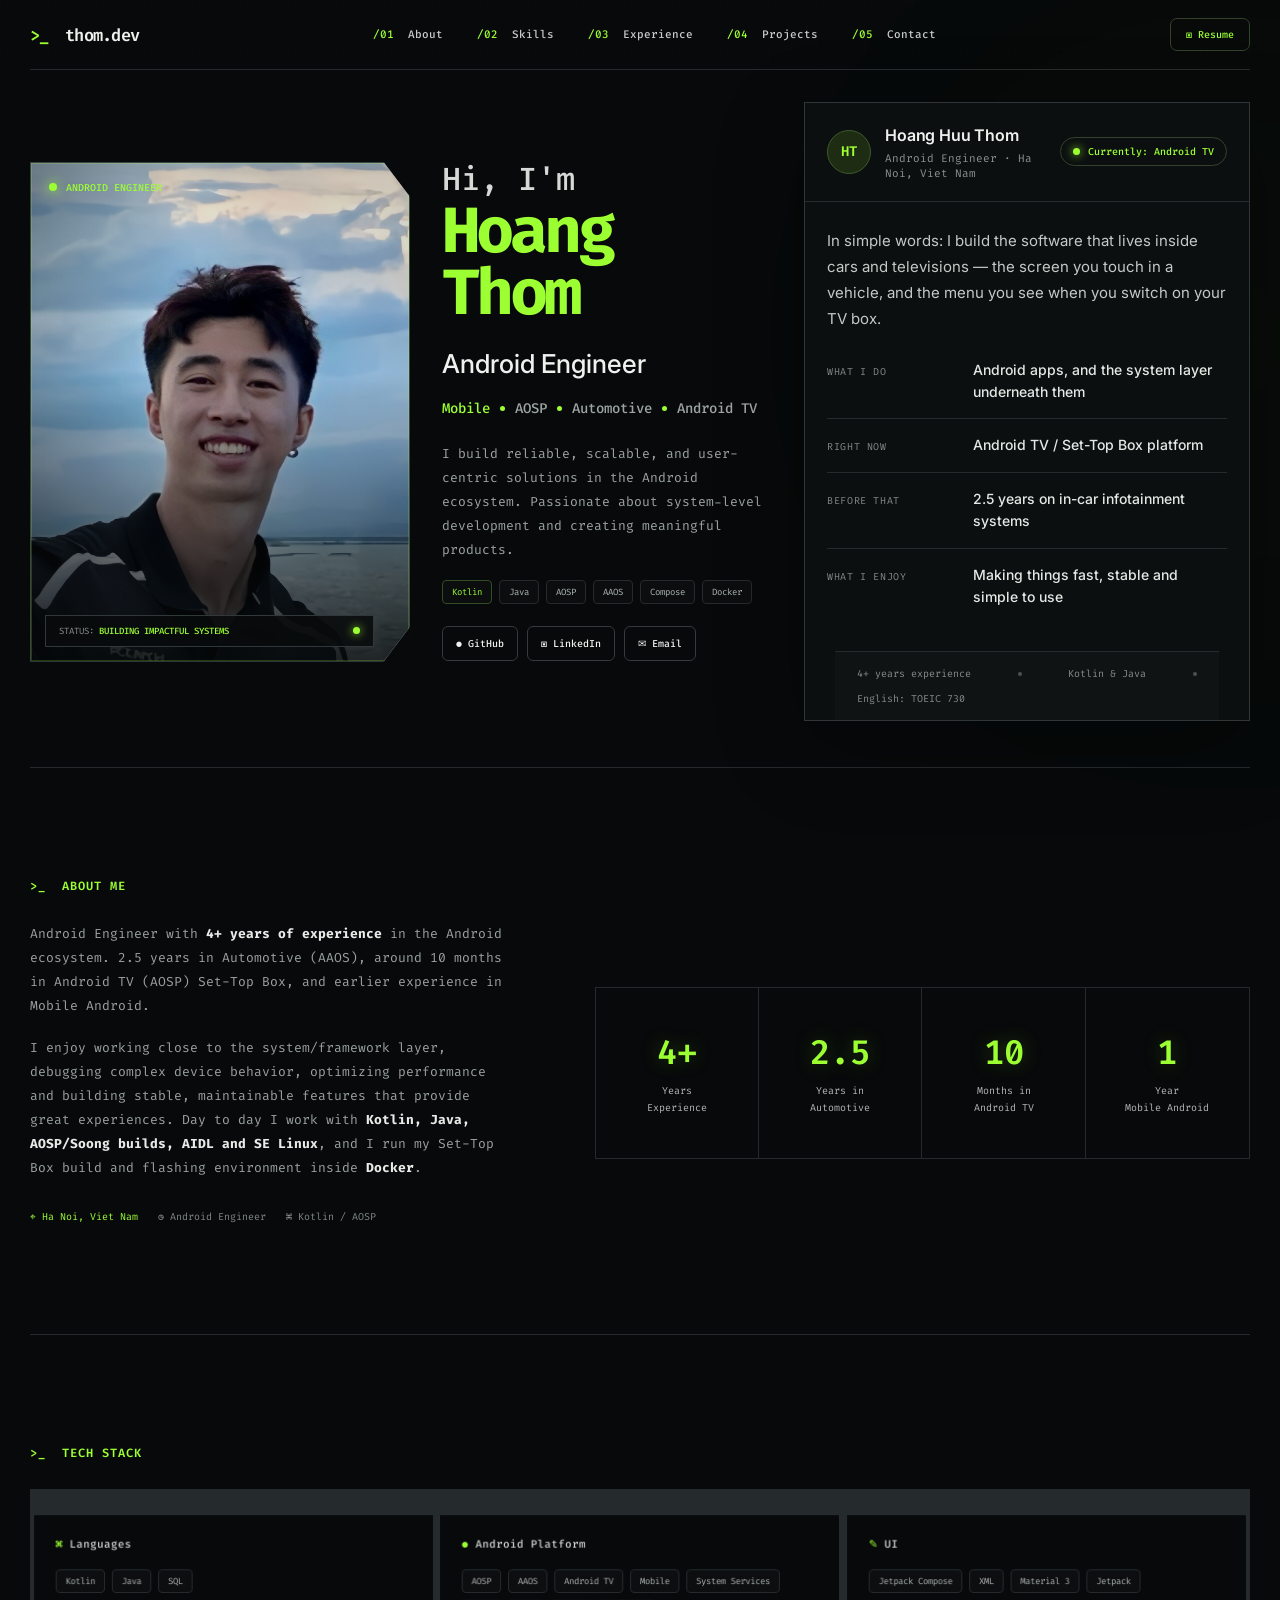
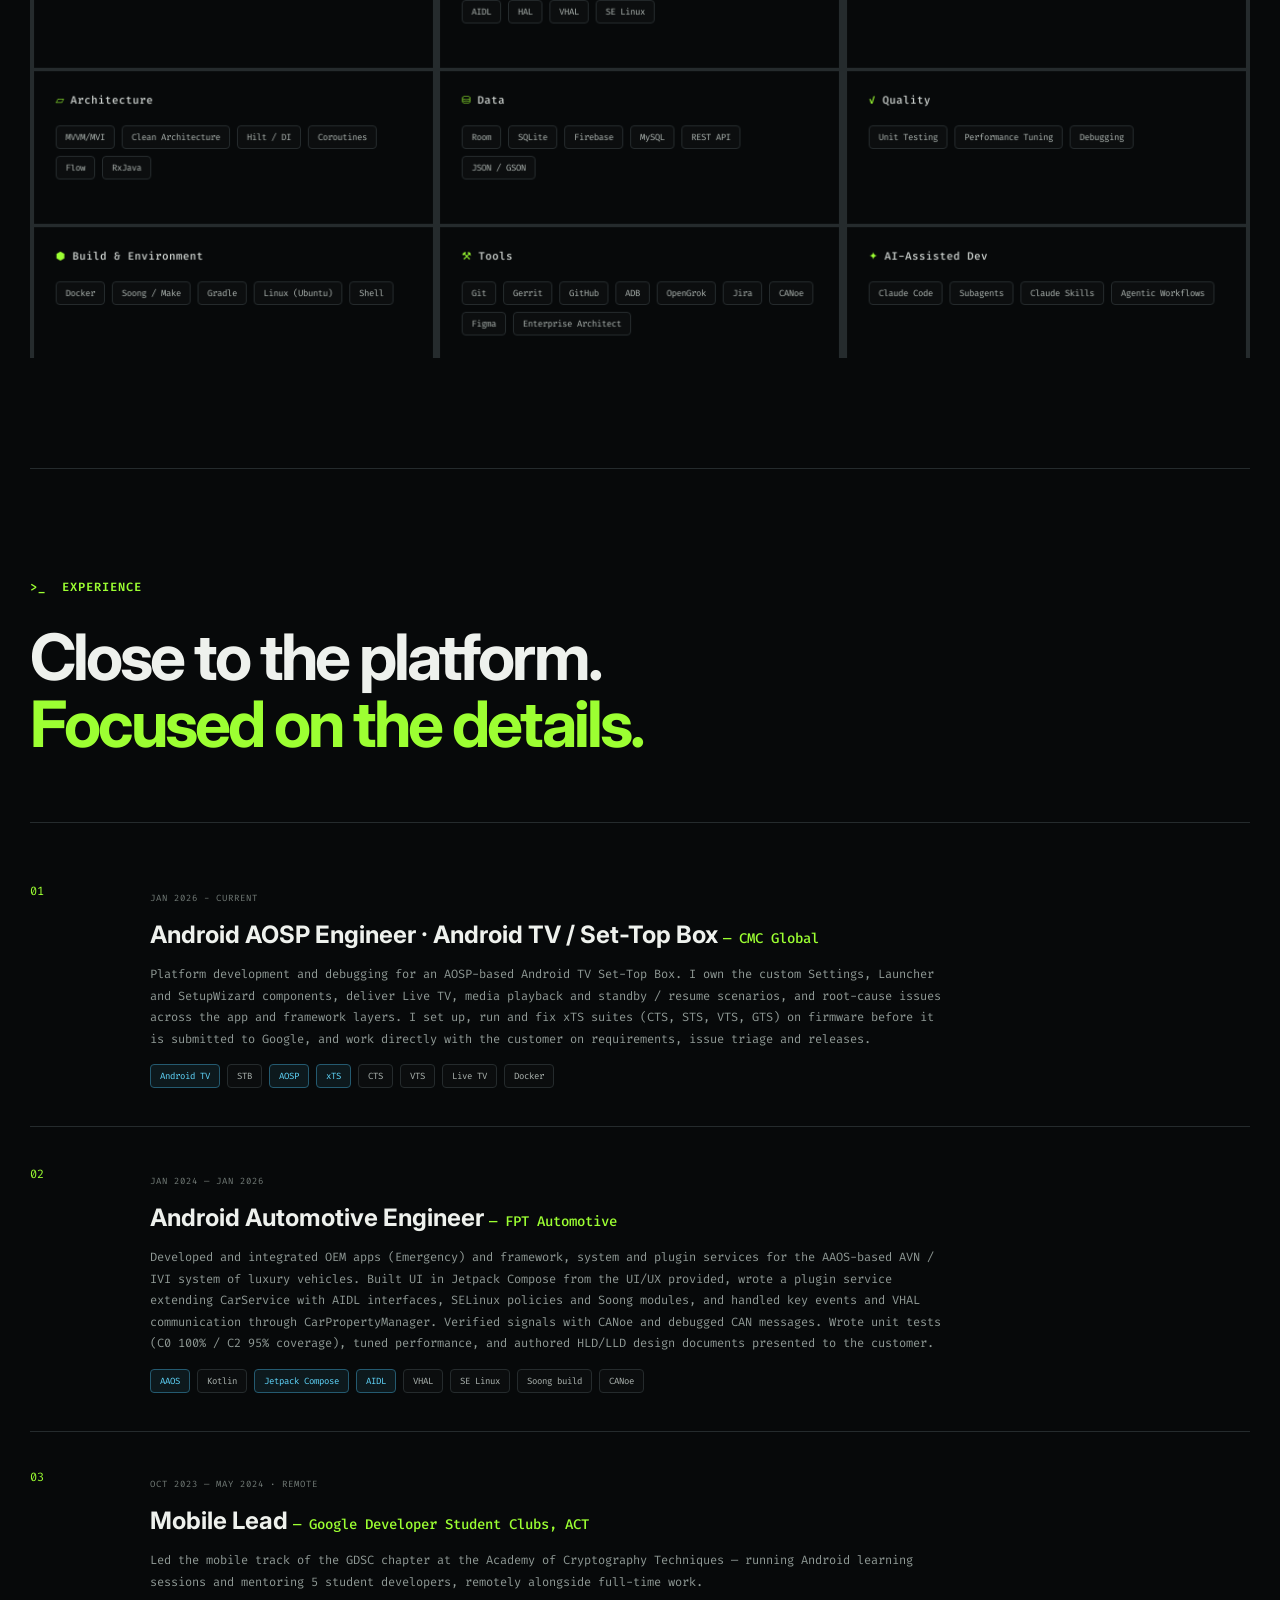
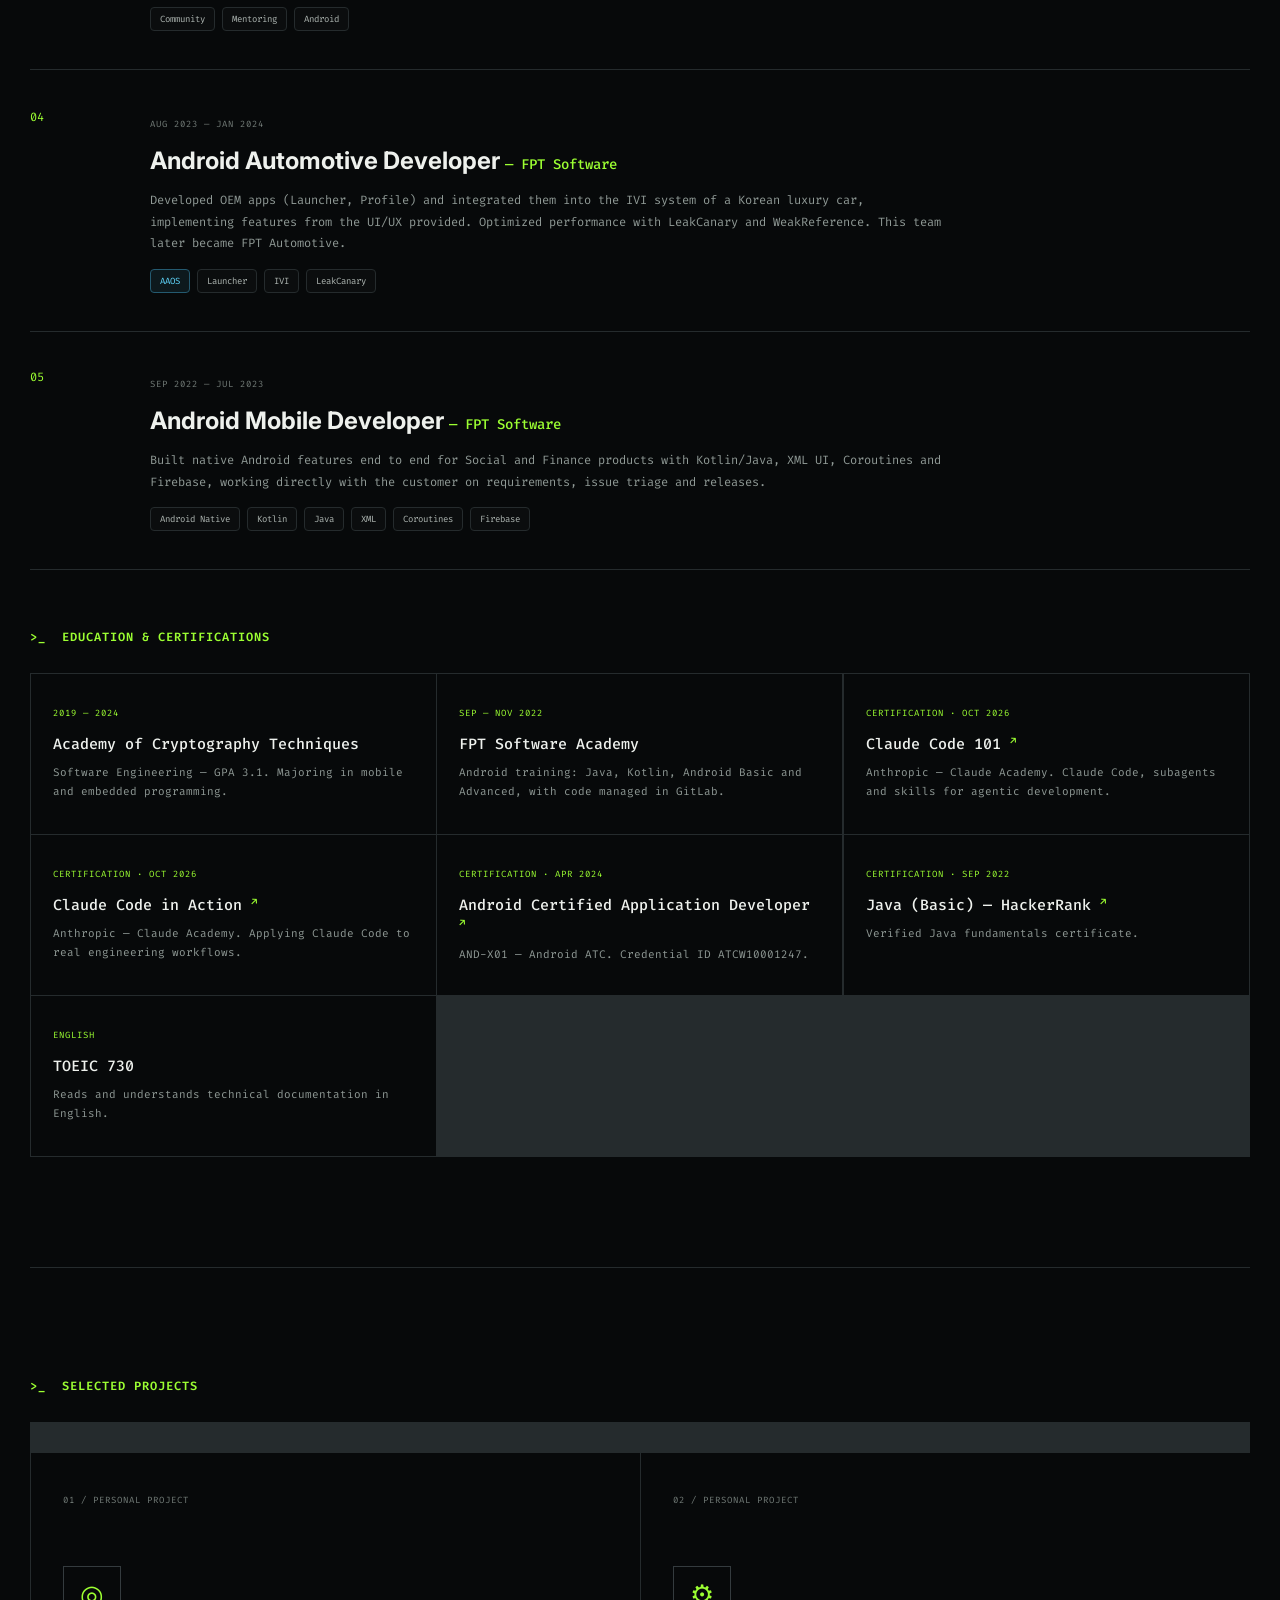
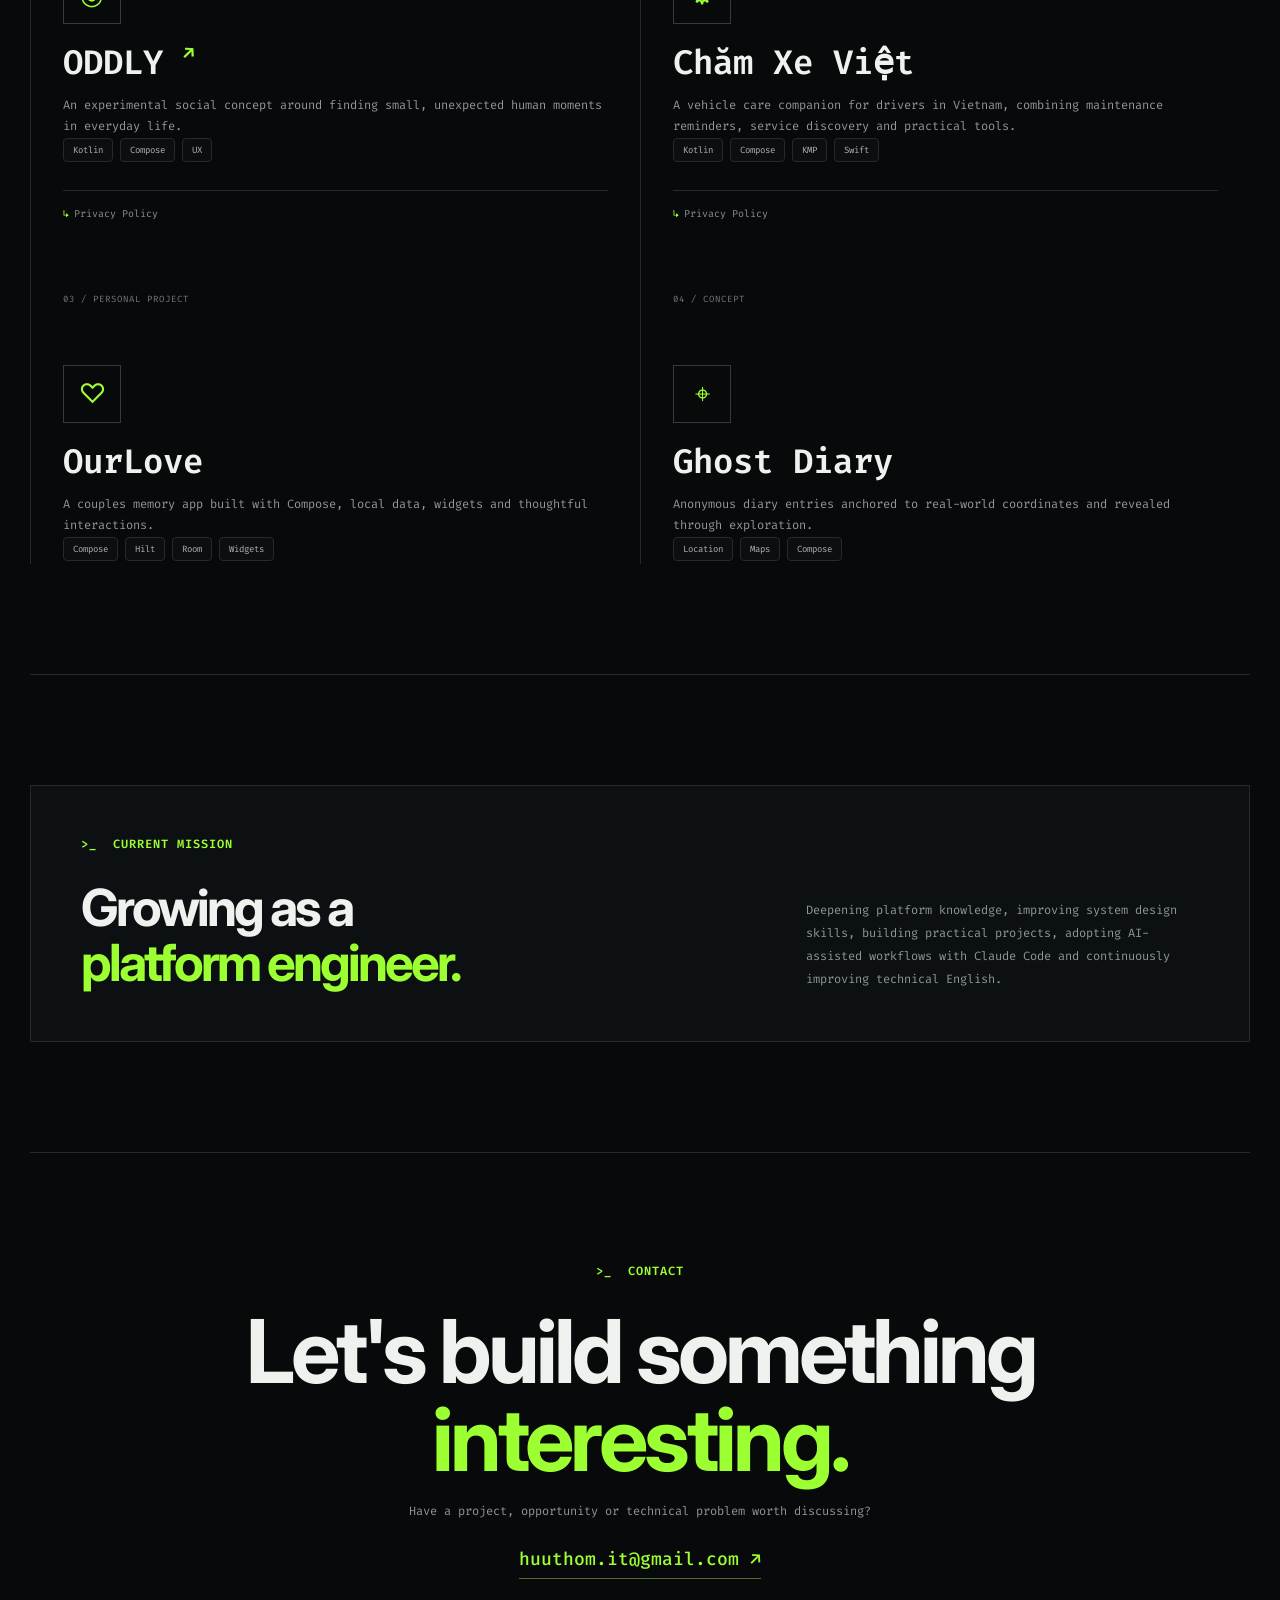
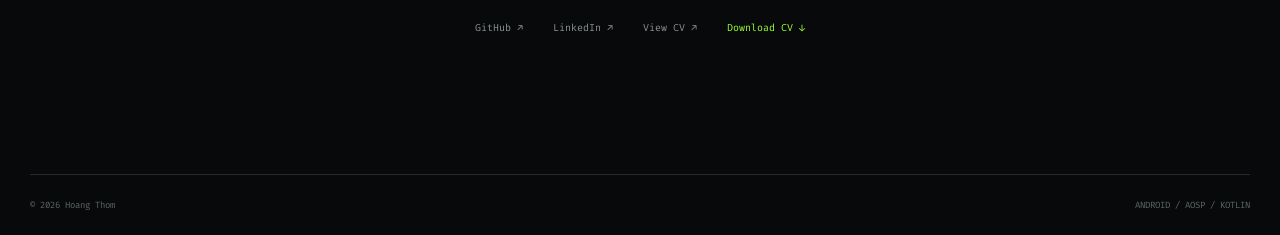
==== commit 87bb6a39: "update CV" ====
--- a/index.html
+++ b/index.html
@@ -111,7 +111,7 @@
               </li>
               <li>
                 <span>Before that</span>
-                <strong>2 years on in-car infotainment systems</strong>
+                <strong>2.5 years on in-car infotainment systems</strong>
               </li>
               <li>
                 <span>What I enjoy</span>
@@ -139,7 +139,7 @@
         <div class="about-copy reveal">
           <p>
             Android Engineer with <strong>4+ years of experience</strong>
-            in the Android ecosystem. 2 years in Automotive (AAOS),
+            in the Android ecosystem. 2.5 years in Automotive (AAOS),
             around 10 months in Android TV (AOSP) Set-Top Box, and earlier
             experience in Mobile Android.
           </p>
@@ -161,9 +161,9 @@
 
         <div class="stats-grid reveal reveal-scale">
           <div class="stat"><strong>4+</strong><span>Years<br>Experience</span></div>
-          <div class="stat"><strong>2</strong><span>Years in<br>Automotive</span></div>
+          <div class="stat"><strong>2.5</strong><span>Years in<br>Automotive</span></div>
           <div class="stat"><strong>10</strong><span>Months in<br>Android TV</span></div>
-          <div class="stat"><strong>1+</strong><span>Year<br>Mobile Android</span></div>
+          <div class="stat"><strong>1</strong><span>Year<br>Mobile Android</span></div>
         </div>
       </div>
     </section>
@@ -180,7 +180,7 @@
 
         <div class="stack-card reveal">
           <h3>● Android Platform</h3>
-          <div class="tags"><span>AOSP</span><span>AAOS</span><span>Android TV</span><span>Mobile</span><span>System Services</span><span>AIDL</span><span>HAL</span><span>SE Linux</span></div>
+          <div class="tags"><span>AOSP</span><span>AAOS</span><span>Android TV</span><span>Mobile</span><span>System Services</span><span>AIDL</span><span>HAL</span><span>VHAL</span><span>SE Linux</span></div>
         </div>
 
         <div class="stack-card reveal">
@@ -210,7 +210,7 @@
 
         <div class="stack-card reveal">
           <h3>⚒ Tools</h3>
-          <div class="tags"><span>Git</span><span>Gerrit</span><span>GitHub</span><span>ADB</span><span>OpenGrok</span><span>Jira</span><span>Enterprise Architect</span></div>
+          <div class="tags"><span>Git</span><span>Gerrit</span><span>GitHub</span><span>ADB</span><span>OpenGrok</span><span>Jira</span><span>CANoe</span><span>Figma</span><span>Enterprise Architect</span></div>
         </div>
 
         <div class="stack-card reveal">
@@ -230,7 +230,7 @@
           <div class="timeline-index">01</div>
           <div>
             <small>JAN 2026 - CURRENT</small>
-            <h3>Android TV Engineer · Set-Top Box <span class="company">— CMC Global</span></h3>
+            <h3>Android AOSP Engineer · Android TV / Set-Top Box <span class="company">— CMC Global</span></h3>
             <p>
               Platform development and debugging for an AOSP-based Android TV
               Set-Top Box. I own the custom Settings, Launcher and SetupWizard
@@ -250,15 +250,18 @@
             <small>JAN 2024 — JAN 2026</small>
             <h3>Android Automotive Engineer <span class="company">— FPT Automotive</span></h3>
             <p>
-              AAOS development on the Android-based AVN application
-              layer for luxury vehicles: OEM custom apps (Launcher, Profile,
-              Emergency), framework-level components, custom system and
-              plugin services, device behavior, OTA flows, standby/resume,
-              key events and hardware-specific integrations, implementing
-              features from UI/UX provided by the OEM's partner. Wrote unit
-              tests, tuned performance, and produced SAD/SDD design documents.
+              Developed and integrated OEM apps (Emergency) and
+              framework, system and plugin services for the AAOS-based AVN /
+              IVI system of luxury vehicles. Built UI in Jetpack Compose from
+              the UI/UX provided, wrote a plugin service extending CarService
+              with AIDL interfaces, SELinux policies and Soong modules, and
+              handled key events and VHAL communication through
+              CarPropertyManager. Verified signals with CANoe and debugged CAN
+              messages. Wrote unit tests (C0 100% / C2 95% coverage), tuned
+              performance, and authored HLD/LLD design documents presented to
+              the customer.
             </p>
-            <div class="tags"><span class="tag-hl">AAOS</span><span>Kotlin</span><span class="tag-hl">Jetpack Compose</span><span class="tag-hl">AIDL</span><span>SE Linux</span><span>Soong build</span><span>OTA</span></div>
+            <div class="tags"><span class="tag-hl">AAOS</span><span>Kotlin</span><span class="tag-hl">Jetpack Compose</span><span class="tag-hl">AIDL</span><span>VHAL</span><span>SE Linux</span><span>Soong build</span><span>CANoe</span></div>
           </div>
         </article>
 
@@ -280,12 +283,28 @@
         <article class="reveal">
           <div class="timeline-index">04</div>
           <div>
-            <small>SEP 2022 — JAN 2024</small>
+            <small>AUG 2023 — JAN 2024</small>
+            <h3>Android Automotive Developer <span class="company">— FPT Software</span></h3>
+            <p>
+              Developed OEM apps (Launcher, Profile) and integrated them into
+              the IVI system of a Korean luxury car, implementing features from
+              the UI/UX provided. Optimized performance with LeakCanary and
+              WeakReference. This team later became FPT Automotive.
+            </p>
+            <div class="tags"><span class="tag-hl">AAOS</span><span>Launcher</span><span>IVI</span><span>LeakCanary</span></div>
+          </div>
+        </article>
+
+        <article class="reveal">
+          <div class="timeline-index">05</div>
+          <div>
+            <small>SEP 2022 — JUL 2023</small>
             <h3>Android Mobile Developer <span class="company">— FPT Software</span></h3>
             <p>
-              Native Android development for Social and Finance products —
-              feature work with Kotlin/Java, XML UI, Coroutines and Firebase,
-              working directly with customers on requirements and demos.
+              Built native Android features end to end for Social and Finance
+              products with Kotlin/Java, XML UI, Coroutines and Firebase,
+              working directly with the customer on requirements, issue triage
+              and releases.
             </p>
             <div class="tags"><span>Android Native</span><span>Kotlin</span><span>Java</span><span>XML</span><span>Coroutines</span><span>Firebase</span></div>
           </div>
